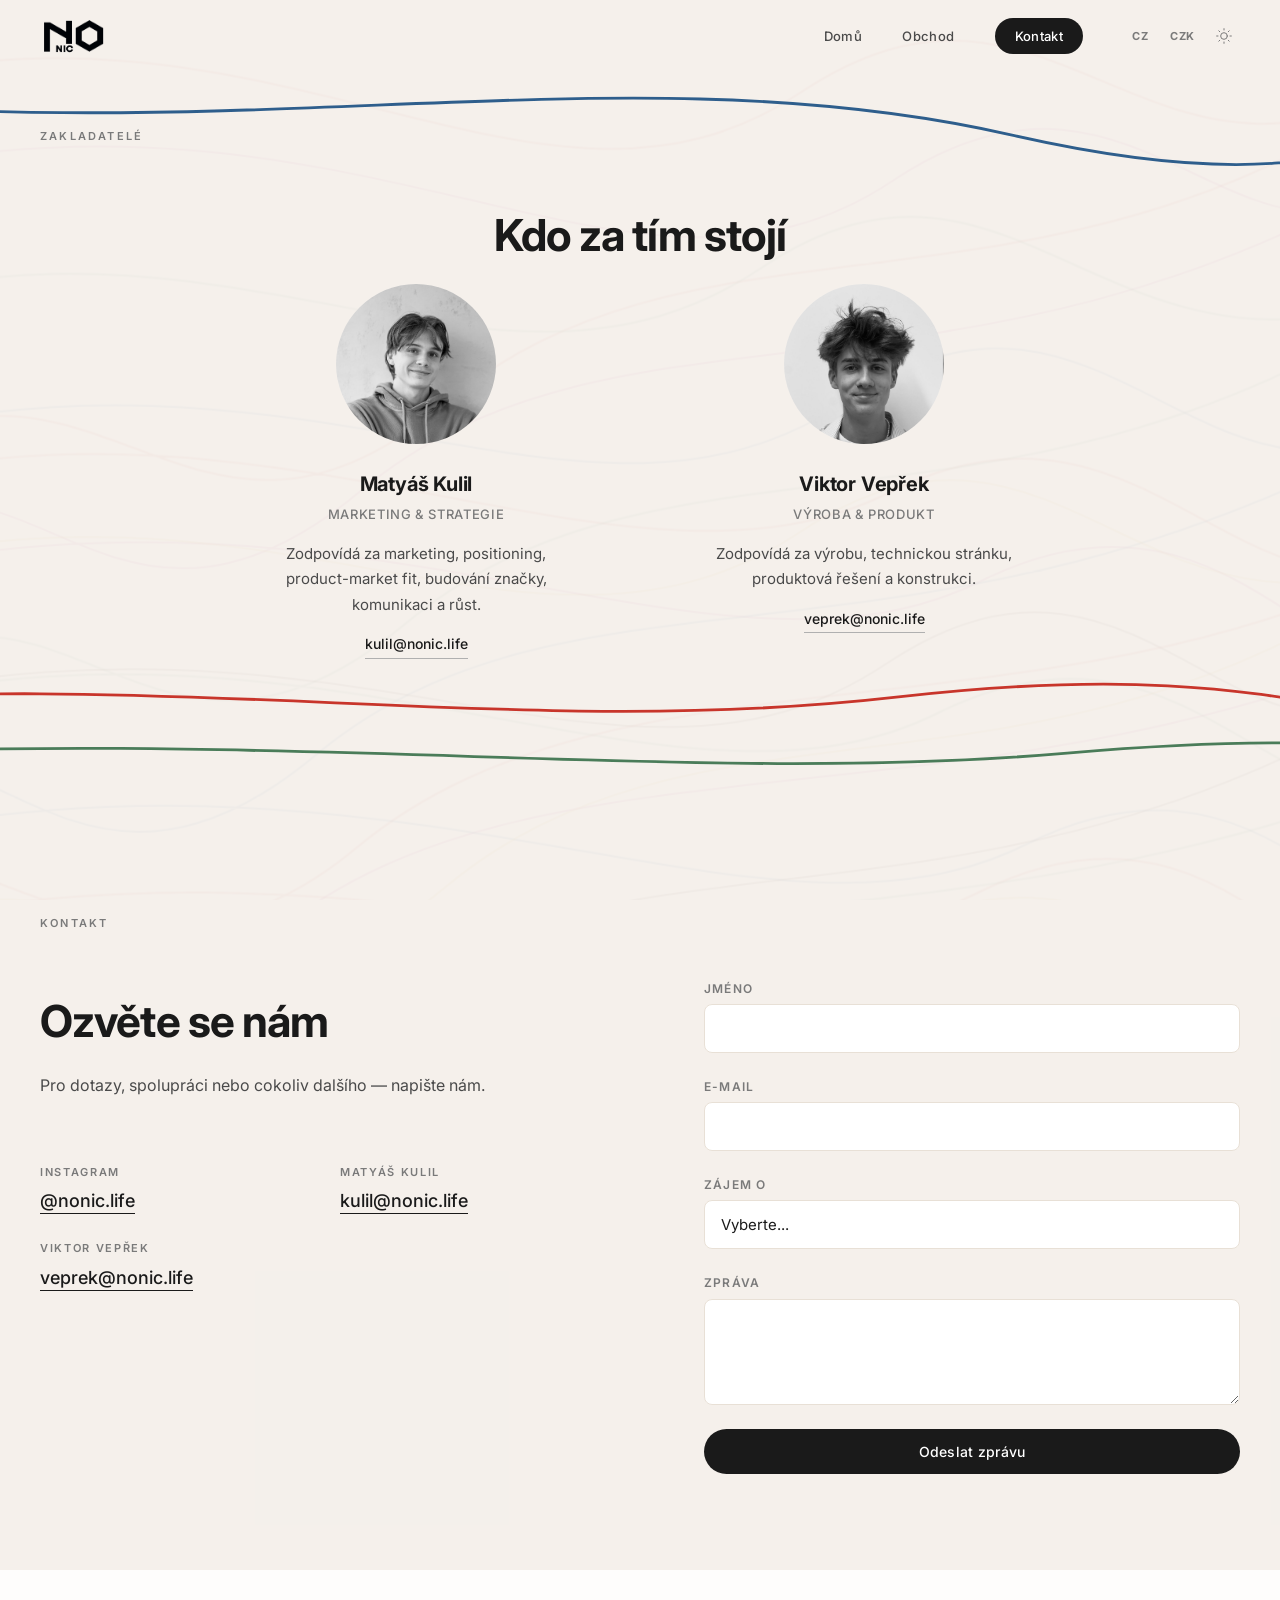
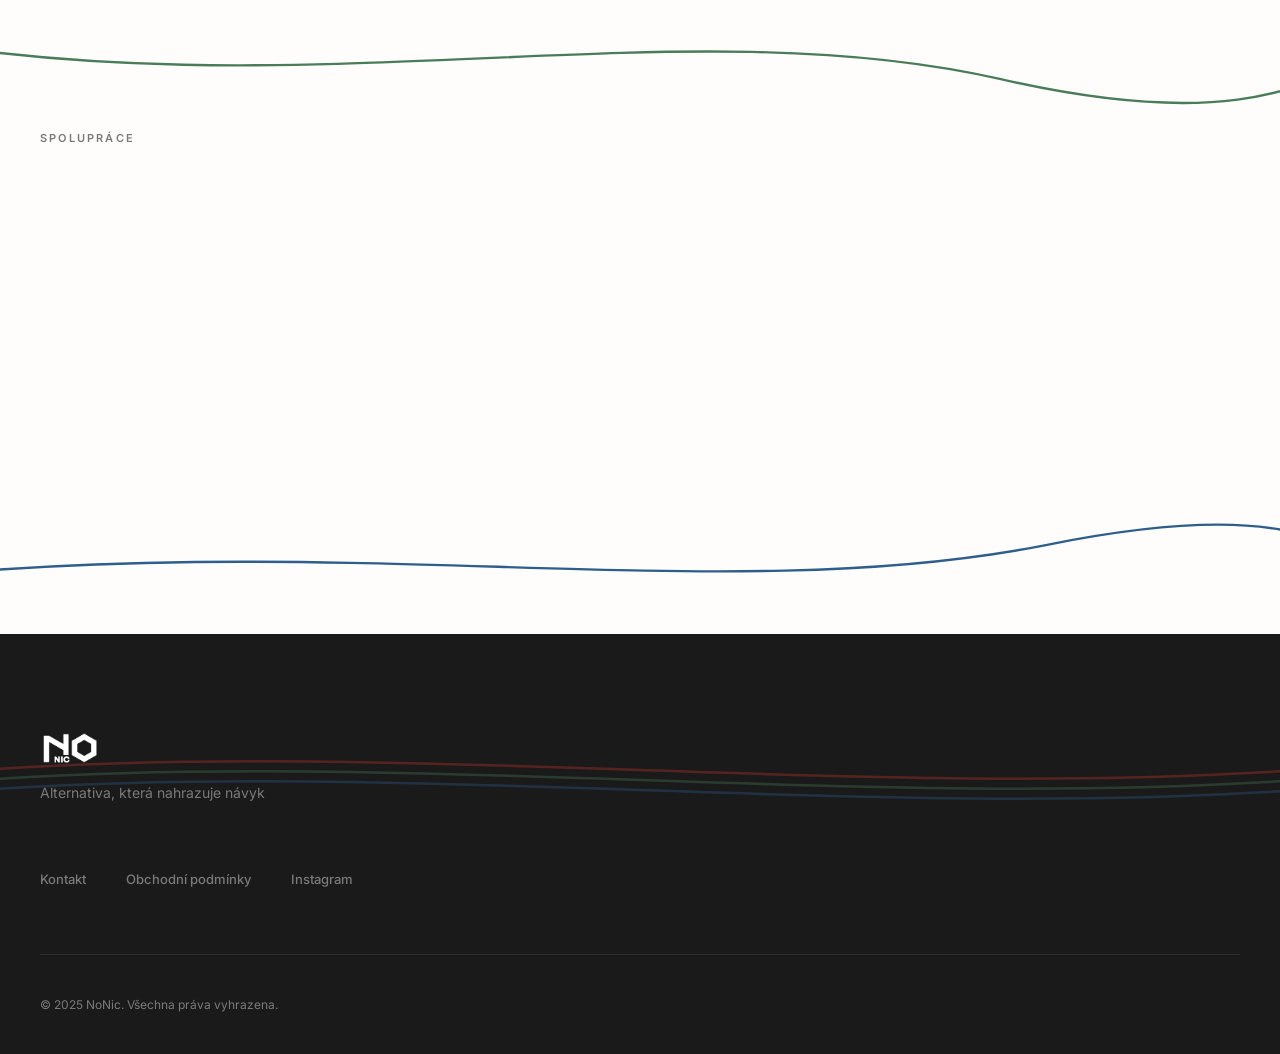
==== kontakt.html @ c5a4cae0 "Add multi-page architecture, Formspree forms, mission section on homepage - Add kontakt.html, obchod" ====
<!DOCTYPE html>
<html lang="cs">
<head>
  <meta charset="UTF-8">
  <meta name="viewport" content="width=device-width, initial-scale=1.0">
  <title>Kontakt — NoNic</title>
  <meta name="description" content="Kontaktujte NoNic tým. Produkt, spolupráce, distribuce — jsme tady.">
  <link rel="preconnect" href="https://fonts.googleapis.com">
  <link rel="preconnect" href="https://fonts.gstatic.com" crossorigin>
  <link href="https://fonts.googleapis.com/css2?family=Inter:wght@300;400;500;600;700&display=swap" rel="stylesheet">
  <link rel="stylesheet" href="style.css">
</head>
<body data-page-title="page_title_contact">

  <!-- Editor Toolbar (visible only in edit mode) -->
  <div class="editor-toolbar" id="editorToolbar">
    <div class="editor-toolbar__inner">
      <div class="editor-toolbar__status">
        <span class="editor-toolbar__dot"></span>
        <span>Editor mode</span>
      </div>
      <button class="editor-toolbar__btn" id="editorSave" title="Uložit změny">
        <svg width="16" height="16" viewBox="0 0 24 24" fill="none" stroke="currentColor" stroke-width="2" stroke-linecap="round" stroke-linejoin="round">
          <path d="M19 21H5a2 2 0 01-2-2V5a2 2 0 012-2h11l5 5v11a2 2 0 01-2 2z"/><polyline points="17,21 17,13 7,13 7,21"/><polyline points="7,3 7,8 15,8"/>
        </svg>
        Uložit JSON
      </button>
      <button class="editor-toolbar__btn editor-toolbar__btn--close" id="editorClose" title="Zavřít editor">&#10005;</button>
    </div>
  </div>

  <!-- Preview Frame (wraps all site content) -->
  <div class="preview-frame" id="previewFrame">

  <!-- Global scroll-reactive curves -->
  <div class="global-curves" aria-hidden="true">
    <svg viewBox="0 0 1440 6000" preserveAspectRatio="xMidYSlice" class="global-curves__svg">
      <path class="gc gc--red gc--slow" d="M-200,100 C300,-50 600,300 900,100 S1300,300 1640,50 C1200,400 800,200 500,450 S100,300 -200,550 C300,400 700,700 1000,550 S1400,750 1640,600 C1200,850 700,700 400,950 S-100,800 -200,1050 C400,900 800,1150 1100,1000 S1500,1200 1640,1100 C1100,1350 600,1200 300,1400 S-200,1300 -200,1550 C500,1400 900,1650 1200,1500 S1640,1700 1640,1600 C1000,1850 500,1700 200,1900 S-200,1800 -200,2050 C400,1900 900,2150 1200,2000 S1640,2200 1640,2100 C1100,2350 600,2200 300,2400 S-200,2350 -200,2550 C500,2400 900,2650 1200,2500 S1640,2700 1640,2600 C1000,2850 500,2700 200,2900 S-200,2800 -200,3100 C400,2950 800,3200 1100,3050 S1500,3250 1640,3150 C1100,3400 600,3250 300,3450 S-200,3350 -200,3650 C400,3500 900,3750 1200,3600 S1640,3800 1640,3700 C1000,3950 500,3800 200,4000 S-200,3950 -200,4200 C500,4050 900,4300 1200,4150 S1640,4350 1640,4250 C1100,4500 600,4350 300,4550 S-200,4450 -200,4750 C400,4600 800,4850 1100,4700 S1500,4900 1640,4800 C1100,5050 600,4900 300,5100 S-200,5050 -200,5300 C500,5150 900,5400 1200,5250 S1640,5450 1640,5350 C1000,5600 500,5450 200,5650 S-200,5600 -200,5900" />
      <path class="gc gc--magenta gc--medium" d="M-200,200 C400,50 700,400 1000,200 S1400,400 1640,150 C1100,500 700,300 400,550 S0,400 -200,650 C400,500 800,800 1100,650 S1500,850 1640,700 C1100,950 600,800 300,1050 S-200,900 -200,1150 C500,1000 900,1250 1200,1100 S1640,1300 1640,1200 C1000,1450 500,1300 200,1500 S-200,1400 -200,1650 C400,1500 900,1750 1200,1600 S1640,1800 1640,1700 C1100,1950 600,1800 300,2000 S-200,1900 -200,2200 C500,2050 900,2300 1200,2150 S1640,2350 1640,2250 C1000,2500 500,2350 200,2550 S-200,2450 -200,2750 C400,2600 800,2850 1100,2700 S1500,2900 1640,2800 C1100,3050 600,2900 300,3100 S-200,3000 -200,3300 C500,3150 900,3400 1200,3250 S1640,3450 1640,3350 C1000,3600 500,3450 200,3650 S-200,3550 -200,3850 C400,3700 900,3950 1200,3800 S1640,4000 1640,3900 C1100,4150 600,4000 300,4200 S-200,4100 -200,4400 C500,4250 900,4500 1200,4350 S1640,4550 1640,4450 C1000,4700 500,4550 200,4750 S-200,4650 -200,4950 C400,4800 800,5050 1100,4900 S1500,5100 1640,5000 C1100,5250 600,5100 300,5300 S-200,5200 -200,5500 C500,5350 900,5600 1200,5450 S1640,5650 1640,5550" />
      <path class="gc gc--green gc--slow" d="M-200,350 C250,200 550,500 850,300 S1250,500 1640,300 C1150,650 750,450 450,700 S50,550 -200,800 C350,650 750,950 1050,800 S1450,1000 1640,850 C1050,1100 550,950 250,1200 S-200,1050 -200,1300 C450,1150 850,1400 1150,1250 S1600,1450 1640,1350 C950,1600 450,1450 150,1650 S-200,1550 -200,1800 C350,1650 850,1900 1150,1750 S1640,1950 1640,1850 C1050,2100 550,1950 250,2150 S-200,2050 -200,2350 C450,2200 850,2450 1150,2300 S1640,2500 1640,2400 C950,2650 450,2500 150,2700 S-200,2600 -200,2900 C350,2750 750,3000 1050,2850 S1450,3050 1640,2950 C1050,3200 550,3050 250,3250 S-200,3150 -200,3450 C450,3300 850,3550 1150,3400 S1640,3600 1640,3500 C950,3750 450,3600 150,3800 S-200,3700 -200,4000 C350,3850 850,4100 1150,3950 S1640,4150 1640,4050 C1050,4300 550,4150 250,4350 S-200,4250 -200,4550 C450,4400 850,4650 1150,4500 S1640,4700 1640,4600 C950,4850 450,4700 150,4900 S-200,4800 -200,5100 C350,4950 750,5200 1050,5050 S1450,5250 1640,5150 C1050,5400 550,5250 250,5450 S-200,5400 -200,5700" />
      <path class="gc gc--blue gc--medium" d="M-200,500 C350,350 650,650 950,450 S1350,650 1640,450 C1050,800 650,600 350,850 S-50,700 -200,950 C450,800 850,1100 1150,950 S1550,1150 1640,1000 C1050,1250 550,1100 250,1350 S-200,1200 -200,1450 C350,1300 850,1550 1150,1400 S1640,1600 1640,1500 C950,1750 450,1600 150,1800 S-200,1700 -200,1950 C450,1800 850,2050 1150,1900 S1640,2100 1640,2000 C1050,2250 550,2100 250,2300 S-200,2200 -200,2500 C350,2350 850,2600 1150,2450 S1640,2650 1640,2550 C950,2800 450,2650 150,2850 S-200,2750 -200,3050 C450,2900 850,3150 1150,3000 S1640,3200 1640,3100 C1050,3350 550,3200 250,3400 S-200,3300 -200,3600 C350,3450 850,3700 1150,3550 S1640,3750 1640,3650 C950,3900 450,3750 150,3950 S-200,3850 -200,4150 C450,4000 850,4250 1150,4100 S1640,4300 1640,4200 C1050,4450 550,4300 250,4500 S-200,4400 -200,4700 C350,4550 850,4800 1150,4650 S1640,4850 1640,4750 C950,5000 450,4850 150,5050 S-200,4950 -200,5250 C450,5100 850,5350 1150,5200 S1640,5400 1640,5300" />
      <path class="gc gc--yellow gc--slow" d="M-200,650 C300,500 600,800 900,600 S1300,800 1640,600 C1200,950 800,750 500,1000 S100,850 -200,1100 C300,950 700,1200 1000,1050 S1400,1250 1640,1100 C1100,1350 600,1200 300,1450 S-200,1300 -200,1550 C500,1400 900,1650 1200,1500 S1640,1700 1640,1600 C1000,1850 500,1700 200,1900 S-200,1800 -200,2100 C400,1950 900,2200 1200,2050 S1640,2250 1640,2150 C1100,2400 600,2250 300,2450 S-200,2350 -200,2650 C500,2500 900,2750 1200,2600 S1640,2800 1640,2700 C1000,2950 500,2800 200,3000 S-200,2900 -200,3200 C400,3050 800,3300 1100,3150 S1500,3350 1640,3250 C1100,3500 600,3350 300,3550 S-200,3450 -200,3750 C500,3600 900,3850 1200,3700 S1640,3900 1640,3800 C1000,4050 500,3900 200,4100 S-200,4000 -200,4300 C400,4150 900,4400 1200,4250 S1640,4450 1640,4350 C1100,4600 600,4450 300,4650 S-200,4550 -200,4850 C500,4700 900,4950 1200,4800 S1640,5000 1640,4900 C1000,5150 500,5000 200,5200 S-200,5100 -200,5400" />
      <path class="gc gc--brown gc--medium" d="M-200,800 C400,650 700,950 1000,750 S1400,950 1640,750 C1100,1100 700,900 400,1150 S0,1000 -200,1250 C400,1100 800,1350 1100,1200 S1500,1400 1640,1250 C1100,1500 600,1350 300,1600 S-200,1450 -200,1700 C500,1550 900,1800 1200,1650 S1640,1850 1640,1750 C1000,2000 500,1850 200,2050 S-200,1950 -200,2250 C400,2100 900,2350 1200,2200 S1640,2400 1640,2300 C1100,2550 600,2400 300,2600 S-200,2500 -200,2800 C500,2650 900,2900 1200,2750 S1640,2950 1640,2850 C1000,3100 500,2950 200,3150 S-200,3050 -200,3350 C400,3200 800,3450 1100,3300 S1500,3500 1640,3400 C1100,3650 600,3500 300,3700 S-200,3600 -200,3900 C500,3750 900,4000 1200,3850 S1640,4050 1640,3950 C1000,4200 500,4050 200,4250 S-200,4150 -200,4450 C400,4300 900,4550 1200,4400 S1640,4600 1640,4500 C1100,4750 600,4600 300,4800 S-200,4700 -200,5000 C500,4850 900,5100 1200,4950 S1640,5150 1640,5050" />
    </svg>
  </div>

  <!-- Navigation -->
  <nav class="nav" id="nav">
    <div class="nav__inner">
      <a href="index.html" class="nav__logo">
        <img src="logo-nonic.svg" alt="NoNic" class="nav__logo-img">
      </a>
      <div class="nav__links" id="navLinks">
        <a href="index.html" class="nav__link" data-i18n="nav_home">Domů</a>
        <a href="obchod.html" class="nav__link" data-i18n="nav_shop">Obchod</a>
        <a href="kontakt.html" class="nav__link nav__link--cta" data-i18n="nav_contact">Kontakt</a>
      </div>
      <div class="nav__controls">
        <button class="nav__ctrl-btn" id="langToggle" title="Language" aria-label="Switch language">
          <span class="nav__ctrl-label" id="langLabel">CZ</span>
        </button>
        <button class="nav__ctrl-btn" id="currencyToggle" title="Currency" aria-label="Switch currency">
          <span class="nav__ctrl-label" id="currencyLabel">CZK</span>
        </button>
        <button class="nav__ctrl-btn nav__ctrl-btn--theme" id="themeToggle" title="Light / Dark">
          <svg width="16" height="16" viewBox="0 0 24 24" fill="none" stroke="currentColor" stroke-width="1.5" stroke-linecap="round" stroke-linejoin="round" class="theme-icon--sun">
            <circle cx="12" cy="12" r="5"/><line x1="12" y1="1" x2="12" y2="3"/><line x1="12" y1="21" x2="12" y2="23"/><line x1="4.22" y1="4.22" x2="5.64" y2="5.64"/><line x1="18.36" y1="18.36" x2="19.78" y2="19.78"/><line x1="1" y1="12" x2="3" y2="12"/><line x1="21" y1="12" x2="23" y2="12"/><line x1="4.22" y1="19.78" x2="5.64" y2="18.36"/><line x1="18.36" y1="5.64" x2="19.78" y2="4.22"/>
          </svg>
          <svg width="16" height="16" viewBox="0 0 24 24" fill="none" stroke="currentColor" stroke-width="1.5" stroke-linecap="round" stroke-linejoin="round" class="theme-icon--moon" style="display:none">
            <path d="M21 12.79A9 9 0 1111.21 3 7 7 0 0021 12.79z"/>
          </svg>
        </button>
      </div>
      <button class="nav__toggle" id="navToggle" aria-label="Menu">
        <span></span>
        <span></span>
      </button>
    </div>
  </nav>

  <!-- A) Founders Section — who's behind the project -->
  <section class="section section--founders" id="founders">
    <div class="section__curves-bg section__curves-bg--founders" aria-hidden="true">
      <svg viewBox="0 0 1440 700" preserveAspectRatio="xMidYMid slice" class="section-bg-svg">
        <path class="curve curve--blue" d="M-100,80 C350,140 700,40 1050,120 S1400,70 1540,100" />
        <path class="curve curve--red" d="M-100,630 C300,590 600,660 950,620 S1350,660 1540,640" />
        <path class="curve curve--green" d="M-100,675 C400,645 750,700 1100,670 S1460,695 1540,680" />
      </svg>
    </div>
    <div class="section__inner">
      <div class="section__label" data-i18n="founders_label">Zakladatelé</div>
      <h2 class="section__title section__title--center" data-i18n="founders_title">Kdo za tím stojí</h2>
      <div class="founders__grid">
        <div class="founder">
          <div class="founder__portrait">
            <div class="founder__photo-wrap">
              <img src="Matyas.jpg" alt="Matyáš Kulil — co-founder NoNic" class="founder__photo">
            </div>
          </div>
          <h3 class="founder__name">Matyáš Kulil</h3>
          <p class="founder__role" data-i18n="founder_1_role">Marketing &amp; strategie</p>
          <p class="founder__desc" data-i18n="founder_1_desc">Zodpovídá za marketing, positioning, product-market fit, budování značky, komunikaci a růst.</p>
          <a href="mailto:kulil@nonic.life" class="contact__link founder__email">kulil@nonic.life</a>
        </div>
        <div class="founder">
          <div class="founder__portrait">
            <div class="founder__photo-wrap">
              <img src="Viktor.jpg" alt="Viktor Vepřek — co-founder NoNic" class="founder__photo">
            </div>
          </div>
          <h3 class="founder__name">Viktor Vepřek</h3>
          <p class="founder__role" data-i18n="founder_2_role">Výroba &amp; produkt</p>
          <p class="founder__desc" data-i18n="founder_2_desc">Zodpovídá za výrobu, technickou stránku, produktová řešení a konstrukci.</p>
          <a href="mailto:veprek@nonic.life" class="contact__link founder__email">veprek@nonic.life</a>
        </div>
      </div>
    </div>
  </section>

  <!-- B) Contact Details Section -->
  <section class="section section--contact" id="contact">
    <div class="section__inner">
      <div class="contact__grid">
        <div class="contact__info">
          <div class="section__label" data-i18n="contact_label">Kontakt</div>
          <h2 class="section__title" data-editable="contact-title" data-i18n="contact_title">Ozvěte se nám</h2>
          <p class="section__body" data-editable="contact-body" data-i18n="contact_body">Pro dotazy, spolupráci nebo cokoliv dalšího — napište nám.</p>
          <div class="contact__channels">
            <div class="contact__channel">
              <p class="contact__channel-label">Instagram</p>
              <a href="https://instagram.com/nonic.life" target="_blank" rel="noopener" class="contact__link">@nonic.life</a>
            </div>
            <div class="contact__channel">
              <p class="contact__channel-label">Matyáš Kulil</p>
              <a href="mailto:kulil@nonic.life" class="contact__link">kulil@nonic.life</a>
            </div>
            <div class="contact__channel">
              <p class="contact__channel-label">Viktor Vepřek</p>
              <a href="mailto:veprek@nonic.life" class="contact__link">veprek@nonic.life</a>
            </div>
          </div>
        </div>
        <div class="contact__form-side">
          <form class="contact__form" id="contactForm" action="https://formspree.io/f/xjgaaonv" method="POST">
            <!-- Hidden field: identifies form source -->
            <input type="hidden" name="_subject" value="NoNic — Nová zpráva z kontaktního formuláře">
            <input type="hidden" name="_source" value="kontakt-formular">
            <div class="form__group">
              <label for="name" class="form__label" data-i18n="form_name">Jméno</label>
              <input type="text" id="name" name="name" class="form__input" required>
            </div>
            <div class="form__group">
              <label for="email" class="form__label" data-i18n="form_email">E-mail</label>
              <input type="email" id="email" name="email" class="form__input" required>
            </div>
            <div class="form__group">
              <label for="interest" class="form__label" data-i18n="form_interest">Zájem o</label>
              <select id="interest" name="interest" class="form__input form__select">
                <option value="" data-i18n="form_select_default">Vyberte...</option>
                <option value="product" data-i18n="form_select_product">Produkt</option>
                <option value="partnership" data-i18n="form_select_partnership">Partnerství</option>
                <option value="investment" data-i18n="form_select_investment">Investice</option>
                <option value="creative" data-i18n="form_select_creative">Kreativní spolupráce</option>
                <option value="other" data-i18n="form_select_other">Jiné</option>
              </select>
            </div>
            <div class="form__group">
              <label for="message" class="form__label" data-i18n="form_message">Zpráva</label>
              <textarea id="message" name="message" class="form__input form__textarea" rows="4"></textarea>
            </div>
            <button type="submit" class="btn btn--primary btn--full" data-i18n="form_submit">Odeslat zprávu</button>
          </form>
        </div>
      </div>
    </div>
  </section>

  <!-- C) Partners / Spoluprace Section -->
  <section class="section section--partners" id="partners">
    <div class="section__curves-bg" aria-hidden="true">
      <svg viewBox="0 0 1440 700" preserveAspectRatio="xMidYMid slice" class="section-bg-svg">
        <path class="curve curve--green" d="M-100,65 C350,155 750,35 1100,115 S1460,55 1540,85" />
        <path class="curve curve--blue" d="M-100,645 C400,585 800,675 1150,605 S1460,665 1540,635" />
      </svg>
    </div>
    <div class="section__inner">
      <div class="section__label" data-i18n="partners_label">Spolupráce</div>
      <div class="partners__grid">
        <div class="partners__text">
          <h2 class="section__title" data-editable="partners-title" data-i18n-html="partners_title">Spolupráce</h2>
          <p class="section__body" data-editable="partners-body" data-i18n="partners_body">
            Máte zájem o spolupráci, partnerství nebo chcete NoNic blíž poznat? Ozvěte se nám a rádi probereme možnosti propojení, distribuce nebo dalšího rozvoje projektu.
          </p>
        </div>
        <div class="partners__cta-area">
          <div class="partners__card">
            <h3 data-i18n="partners_card_1_title">Distribuce a partnerství</h3>
            <p data-i18n="partners_card_1_text">Zajímá vás distribuce, partnerství nebo jiná forma spolupráce? Rádi si domluvíme schůzku.</p>
            <a href="#contact" class="btn btn--primary" data-i18n="partners_card_1_btn">Domluvit schůzku</a>
          </div>
        </div>
      </div>
    </div>
  </section>

  <!-- Footer -->
  <footer class="footer">
    <div class="footer__inner">
      <div class="footer__curves">
        <svg viewBox="0 0 1440 80" preserveAspectRatio="none" class="footer__svg">
          <path class="curve curve--red" d="M0,40 C480,10 960,70 1440,40" />
          <path class="curve curve--green" d="M0,50 C480,20 960,80 1440,50" />
          <path class="curve curve--blue" d="M0,60 C480,30 960,90 1440,60" />
        </svg>
      </div>
      <div class="footer__content">
        <div class="footer__brand">
          <img src="logo-white.png" alt="NoNic" class="footer__logo-img">
          <p class="footer__tagline" data-i18n="footer_tagline">Alternativa, která nahrazuje návyk</p>
        </div>
        <div class="footer__nav">
          <a href="kontakt.html" data-i18n="footer_contact">Kontakt</a>
          <a href="obchodni-podminky.html" data-i18n="footer_terms">Obchodní podmínky</a>
          <a href="https://instagram.com/nonic.life" target="_blank" rel="noopener" data-i18n="footer_instagram">Instagram</a>
        </div>
        <div class="footer__bottom">
          <p data-i18n="footer_copy">&copy; 2025 NoNic. Všechna práva vyhrazena.</p>
        </div>
      </div>
    </div>
  </footer>

  </div><!-- /.preview-frame -->
  <script src="script.js"></script>
</body>
</html>
---- style.css ----
/* =========================================
   NoNic — Brand Website
   Design System & Styles v2
   ========================================= */

/* --- Custom Properties — Light (default) --- */
:root {
  --c-bg: #F5F0EB;
  --c-bg-warm: #EDE7DF;
  --c-white: #FFFFFF;
  --c-black: #1A1A1A;
  --c-gray-900: #2A2A2A;
  --c-gray-700: #4A4A4A;
  --c-gray-500: #7A7A7A;
  --c-gray-300: #B0B0B0;
  --c-gray-100: #E8E0D6;
  --c-red: #C8352B;
  --c-magenta: #B5387E;
  --c-green: #4A7C59;
  --c-blue: #2E5E8C;
  --c-yellow: #D4A843;
  --c-brown: #5C3D2E;
  --c-section-bg-light: rgba(255,255,255,0.85);
  --c-section-bg-warm: rgba(245,240,235,0.85);
  --c-card-bg: rgba(255,255,255,0.7);
  --c-nav-scrolled: rgba(245, 240, 235, 0.92);
  --c-input-bg: #FFFFFF;
  --c-input-border: #E8E0D6;
  --c-footer-bg: #1A1A1A;
  --c-footer-text: #FFFFFF;
  --f-sans: 'Inter', -apple-system, BlinkMacSystemFont, 'Segoe UI', sans-serif;
  --s-xs: 0.5rem;
  --s-sm: 1rem;
  --s-md: 1.5rem;
  --s-lg: 2.5rem;
  --s-xl: 4rem;
  --s-2xl: 6rem;
  --s-3xl: 8rem;
  --max-w: 1200px;
  --max-w-wide: 1400px;
  --nav-h: 72px;
  --ease: cubic-bezier(0.25, 0.1, 0.25, 1);
  --ease-out: cubic-bezier(0, 0, 0.25, 1);
  --dur: 0.4s;
  --dur-slow: 0.8s;
}

/* --- Custom Properties — Dark Mode --- */
body.dark {
  --c-bg: #121212;
  --c-bg-warm: #1A1A1A;
  --c-white: #1E1E1E;
  --c-black: #F0EDE8;
  --c-gray-900: #E0DBD4;
  --c-gray-700: #C0B8AE;
  --c-gray-500: #8A8078;
  --c-gray-300: #4A4440;
  --c-gray-100: #2A2622;
  --c-section-bg-light: rgba(30,30,30,0.9);
  --c-section-bg-warm: rgba(26,26,26,0.9);
  --c-card-bg: rgba(40,40,40,0.8);
  --c-nav-scrolled: rgba(18, 18, 18, 0.95);
  --c-input-bg: #1E1E1E;
  --c-input-border: #333;
  --c-footer-bg: #0A0A0A;
  --c-footer-text: #F0EDE8;
}

/* --- Reset --- */
*, *::before, *::after { margin: 0; padding: 0; box-sizing: border-box; }

html {
  scroll-behavior: smooth;
  -webkit-font-smoothing: antialiased;
  -moz-osx-font-smoothing: grayscale;
  font-size: 16px;
}

body {
  font-family: var(--f-sans);
  background-color: var(--c-bg);
  color: var(--c-black);
  line-height: 1.6;
  overflow-x: hidden;
  position: relative;
}

img { max-width: 100%; display: block; }
a { color: inherit; text-decoration: none; }
button { border: none; background: none; cursor: pointer; font-family: inherit; }

/* --- Reveal Animation --- */
.reveal {
  opacity: 0;
  transform: translateY(32px);
  transition: opacity var(--dur-slow) var(--ease-out), transform var(--dur-slow) var(--ease-out);
}
.reveal.is-visible { opacity: 1; transform: translateY(0); }

/* =========================================
   Curves delayed entrance — hidden during splash, animate in after
   ========================================= */
/* While splash is active, hide all background curves */
body.curves-waiting .global-curves,
body.curves-waiting .section__curves-bg {
  opacity: 0 !important;
  visibility: hidden;
}
/* Desktop: global curves fade + draw in after splash */
body.curves-entering .global-curves {
  animation: bgCurvesEnter 2s ease-out both;
}
body.curves-entering .section__curves-bg {
  animation: bgCurvesEnter 1.8s 0.4s ease-out both;
}
@keyframes bgCurvesEnter {
  0%   { opacity: 0; transform: scale(1.02); filter: blur(4px); }
  60%  { filter: blur(0); }
  100% { opacity: 1; transform: scale(1); filter: blur(0); }
}

/* =========================================
   Global Scroll-Reactive Curves
   ========================================= */
.global-curves {
  position: fixed;
  top: 0;
  left: 0;
  width: 100%;
  height: 100%;
  z-index: 0;
  pointer-events: none;
  overflow: hidden;
}

.global-curves__svg {
  position: absolute;
  top: 0;
  left: 0;
  width: 100%;
  height: auto;
  min-height: 100%;
  will-change: transform;
}

.gc {
  fill: none;
  stroke-width: 2;
  stroke-linecap: round;
  opacity: 0;
  will-change: transform, opacity, stroke-dashoffset;
  transition: opacity 1.2s var(--ease-out);
}

/* Entrance animation: curves draw in + fade in on load */
.gc.is-drawn {
  opacity: 0.22;
  animation: curveDraw 2.8s var(--ease-out) forwards;
}
.gc.is-drawn:nth-child(1) { animation-delay: 0.1s; }
.gc.is-drawn:nth-child(2) { animation-delay: 0.35s; }
.gc.is-drawn:nth-child(3) { animation-delay: 0.6s; }
.gc.is-drawn:nth-child(4) { animation-delay: 0.85s; }
.gc.is-drawn:nth-child(5) { animation-delay: 1.1s; }
.gc.is-drawn:nth-child(6) { animation-delay: 1.35s; }

@keyframes curveDraw {
  0% {
    stroke-dashoffset: var(--path-length);
    opacity: 0;
    filter: blur(2px);
  }
  15% {
    opacity: 0.1;
    filter: blur(1px);
  }
  100% {
    stroke-dashoffset: 0;
    opacity: 0.22;
    filter: blur(0);
  }
}

.gc--red { stroke: var(--c-red); }
.gc--magenta { stroke: var(--c-magenta); }
.gc--green { stroke: var(--c-green); }
.gc--blue { stroke: var(--c-blue); }
.gc--yellow { stroke: var(--c-yellow); }
.gc--brown { stroke: var(--c-brown); }

/* Section-level background curves */
.section__curves-bg {
  position: absolute;
  inset: 0;
  z-index: 0;
  pointer-events: none;
  overflow: hidden;
  opacity: 0.18;
}
.section__curves-bg--bottom {
  top: auto;
  height: 40%;
}
.section__curves-bg--founders {
  top: 0;
  bottom: 0;
  height: 100%;
}

.section-bg-svg {
  width: 100%;
  height: 100%;
}

/* Curve base (used in section SVGs) */
.curve {
  fill: none;
  stroke-width: 2.5;
  stroke-linecap: round;
}

/* Section curves draw in when section reveals */
.section__curves-bg .curve {
  stroke-dasharray: 2000;
  stroke-dashoffset: 2000;
  transition: stroke-dashoffset 2.8s var(--ease-out), opacity 2s var(--ease-out);
}
.section.is-curves-visible .section__curves-bg .curve {
  stroke-dashoffset: 0;
  opacity: 1;
}
.section.is-curves-visible .section__curves-bg .curve:nth-child(2) {
  transition-delay: 0.3s;
}
.curve--red { stroke: var(--c-red); }
.curve--magenta { stroke: var(--c-magenta); }
.curve--green { stroke: var(--c-green); }
.curve--blue { stroke: var(--c-blue); }
.curve--yellow { stroke: var(--c-yellow); }
.curve--brown { stroke: var(--c-brown); }

/* =========================================
   Navigation
   ========================================= */
.nav {
  position: fixed;
  top: 0; left: 0; right: 0;
  z-index: 100;
  height: var(--nav-h);
  transition: background var(--dur) var(--ease), box-shadow var(--dur) var(--ease);
}
.nav.is-scrolled {
  background: var(--c-nav-scrolled);
  backdrop-filter: blur(20px);
  -webkit-backdrop-filter: blur(20px);
  box-shadow: 0 1px 0 rgba(0,0,0,0.06);
}
.nav__inner {
  max-width: var(--max-w-wide);
  margin: 0 auto;
  padding: 0 var(--s-lg);
  height: 100%;
  display: flex;
  align-items: center;
  gap: var(--s-lg);
}
.nav__logo { display: flex; align-items: center; flex-shrink: 0; }
.nav__logo-img { height: 40px; width: auto; display: block; }
.nav__links { display: flex; align-items: center; gap: var(--s-lg); margin-left: auto; }
.nav__link {
  font-size: 0.8125rem; font-weight: 500; letter-spacing: 0.03em;
  color: var(--c-gray-700); transition: color var(--dur) var(--ease); position: relative;
}
.nav__link::after {
  content: ''; position: absolute; bottom: -4px; left: 0;
  width: 0; height: 1.5px; background: var(--c-black); transition: width var(--dur) var(--ease);
}
.nav__link:hover { color: var(--c-black); }
.nav__link:hover::after { width: 100%; }
.nav__link--cta {
  color: var(--c-white); background: var(--c-black);
  padding: 0.5rem 1.25rem; border-radius: 100px;
  transition: background var(--dur) var(--ease), transform 0.2s var(--ease);
}
.nav__link--cta::after { display: none; }
.nav__link--cta:hover { color: var(--c-white); background: var(--c-gray-900); transform: scale(1.03); }

/* Nav right-side controls (lang, currency, theme) */
.nav__controls {
  display: flex;
  align-items: center;
  gap: 4px;
  flex-shrink: 0;
}
.nav__ctrl-btn {
  display: flex;
  align-items: center;
  justify-content: center;
  height: 32px;
  min-width: 32px;
  padding: 0 8px;
  border-radius: 6px;
  background: transparent;
  color: var(--c-gray-500);
  cursor: pointer;
  transition: all 0.2s ease;
  font-family: var(--f-sans);
  border: 1.5px solid transparent;
}
.nav__ctrl-btn:hover {
  color: var(--c-black);
  background: var(--c-gray-100);
}
.nav__ctrl-label {
  font-size: 0.6875rem;
  font-weight: 700;
  letter-spacing: 0.05em;
}
.nav__ctrl-btn--theme {
  padding: 0 6px;
}
body.dark .nav__ctrl-btn:hover {
  background: rgba(255,255,255,0.08);
  color: var(--c-black);
}
body.dark .nav__ctrl-btn--theme .theme-icon--sun { display: none !important; }
body.dark .nav__ctrl-btn--theme .theme-icon--moon { display: block !important; }

.nav__toggle { display: none; flex-direction: column; gap: 6px; padding: 8px; z-index: 110; }
.nav__toggle span { display: block; width: 24px; height: 2px; background: var(--c-black); transition: transform var(--dur) var(--ease); }
.nav__toggle.is-active span:first-child { transform: translateY(4px) rotate(45deg); }
.nav__toggle.is-active span:last-child { transform: translateY(-4px) rotate(-45deg); }

/* =========================================
   Buttons
   ========================================= */
.btn {
  display: inline-flex; align-items: center; justify-content: center;
  font-family: var(--f-sans); font-size: 0.875rem; font-weight: 500;
  letter-spacing: 0.02em; padding: 0.875rem 2rem; border-radius: 100px;
  transition: all var(--dur) var(--ease); cursor: pointer; border: none; white-space: nowrap;
}
.btn--primary { background: var(--c-black); color: var(--c-white); }
.btn--primary:hover { background: var(--c-gray-900); transform: translateY(-1px); box-shadow: 0 4px 20px rgba(0,0,0,0.15); }
.btn--secondary { background: transparent; color: var(--c-black); border: 1.5px solid var(--c-black); }
.btn--secondary:hover { background: var(--c-black); color: var(--c-white); transform: translateY(-1px); }
.btn--full { width: 100%; }
.btn--sm { padding: 0.625rem 1.25rem; font-size: 0.8125rem; }

/* =========================================
   Hero
   ========================================= */
.hero {
  position: relative; z-index: 1;
  min-height: 100vh; display: flex; align-items: center; justify-content: center;
  overflow: hidden; padding: var(--nav-h) var(--s-lg) var(--s-xl);
}
.hero__content { position: relative; z-index: 2; text-align: center; max-width: 720px; }
.hero__eyebrow {
  font-size: 0.75rem; font-weight: 600; letter-spacing: 0.2em;
  text-transform: uppercase; color: var(--c-gray-500); margin-bottom: var(--s-md);
}
.hero__title {
  font-size: clamp(2.5rem, 6vw, 4.5rem); font-weight: 700;
  line-height: 1.08; letter-spacing: -0.03em; color: var(--c-black); margin-bottom: var(--s-md);
}
.hero__subtitle {
  font-size: clamp(1rem, 1.5vw, 1.125rem); font-weight: 400;
  line-height: 1.7; color: var(--c-gray-700); margin-bottom: var(--s-xl);
  max-width: 540px; margin-left: auto; margin-right: auto;
}
.hero__actions { display: flex; gap: var(--s-sm); justify-content: center; flex-wrap: wrap; }
.hero__scroll {
  position: absolute; bottom: var(--s-lg); left: 50%; transform: translateX(-50%);
  display: flex; flex-direction: column; align-items: center; gap: var(--s-xs); z-index: 2;
}
.hero__scroll span { font-size: 0.6875rem; font-weight: 500; letter-spacing: 0.15em; text-transform: uppercase; color: var(--c-gray-500); }
.hero__scroll-line { width: 1px; height: 48px; background: linear-gradient(to bottom, var(--c-gray-300), transparent); animation: scrollPulse 2s ease-in-out infinite; }
@keyframes scrollPulse { 0%, 100% { opacity: 1; transform: scaleY(1); } 50% { opacity: 0.4; transform: scaleY(0.6); } }

/* =========================================
   Sections — Shared
   ========================================= */
.section { padding: var(--s-3xl) var(--s-lg); position: relative; z-index: 1; }
.section__inner { max-width: var(--max-w); margin: 0 auto; position: relative; z-index: 1; }
.section__inner--wide { max-width: var(--max-w-wide); }
.section__label { font-size: 0.6875rem; font-weight: 600; letter-spacing: 0.2em; text-transform: uppercase; color: var(--c-gray-500); margin-bottom: var(--s-xl); }
.section__title { font-size: clamp(1.75rem, 3.5vw, 2.75rem); font-weight: 700; line-height: 1.15; letter-spacing: -0.02em; color: var(--c-black); margin-bottom: var(--s-md); }
.section__title--center { text-align: center; }
.section__title--large { font-size: clamp(2rem, 4vw, 3.25rem); }
.section__intro { text-align: center; font-size: 1.0625rem; color: var(--c-gray-700); max-width: 600px; margin: 0 auto var(--s-2xl); line-height: 1.7; }
.section__body { font-size: 1rem; line-height: 1.8; color: var(--c-gray-700); margin-bottom: var(--s-md); max-width: 560px; }
.section__body:last-child { margin-bottom: 0; }

/* =========================================
   Story
   ========================================= */
.section--story { background: var(--c-section-bg-light); }
.story__grid { display: grid; grid-template-columns: 1fr 1fr; gap: var(--s-3xl); align-items: center; }
.story__visual { display: flex; justify-content: center; align-items: center; }

.story__product-scene {
  position: relative;
  width: 100%;
  max-width: 400px;
  display: flex;
  flex-direction: column;
  align-items: center;
  perspective: 800px;
}

.story__product-wrap {
  position: relative;
  transform-style: preserve-3d;
  transition: transform 0.05s linear;
  will-change: transform;
}

.story__product-img {
  display: block;
  width: 100%;
  max-width: 340px;
  height: auto;
  filter: drop-shadow(0 20px 40px rgba(0,0,0,0.15));
  transition: filter var(--dur-slow) var(--ease);
}

.story__product-wrap:hover .story__product-img {
  filter: drop-shadow(0 30px 60px rgba(0,0,0,0.2));
}

.story__product-shadow {
  width: 60%;
  height: 20px;
  background: radial-gradient(ellipse, rgba(0,0,0,0.1) 0%, transparent 70%);
  margin-top: -10px;
  border-radius: 50%;
  transition: transform var(--dur) var(--ease), opacity var(--dur) var(--ease);
}

/* =========================================
   Founders
   ========================================= */
.section--founders { background: var(--c-section-bg-warm); }
.founders__grid { display: grid; grid-template-columns: 1fr 1fr; gap: var(--s-2xl); max-width: 800px; margin: 0 auto; }
.founder { text-align: center; }
.founder__portrait { margin-bottom: var(--s-md); display: flex; justify-content: center; }
.founder__photo-wrap { width: 160px; height: 160px; border-radius: 50%; position: relative; overflow: hidden; }
.founder__photo { width: 100%; height: 100%; object-fit: cover; object-position: center top; filter: grayscale(1); transition: filter var(--dur-slow) var(--ease); }
.founder:hover .founder__photo { filter: grayscale(0.3); }
/* founder__accent removed — photos kept clean */
.founder__name { font-size: 1.25rem; font-weight: 700; letter-spacing: -0.01em; margin-bottom: 0.25rem; }
.founder__role { font-size: 0.8125rem; font-weight: 500; color: var(--c-gray-500); letter-spacing: 0.05em; text-transform: uppercase; margin-bottom: var(--s-sm); }
.founder__desc { font-size: 0.9375rem; line-height: 1.7; color: var(--c-gray-700); max-width: 320px; margin: 0 auto; }

/* =========================================
   Mission
   ========================================= */
.section--mission { background: var(--c-section-bg-light); }

.mission__layout {
  display: grid;
  grid-template-columns: 1.2fr 0.8fr;
  gap: var(--s-3xl);
  align-items: center;
}

.mission__text .section__body { max-width: 100%; }

.mission__visual { display: flex; justify-content: center; align-items: center; }

.mission__card {
  background: var(--c-section-bg-warm);
  border-radius: 16px;
  padding: var(--s-xl) var(--s-lg);
  position: relative;
  overflow: hidden;
  max-width: 360px;
  width: 100%;
}

.mission__quote {
  font-size: 1.125rem;
  font-weight: 500;
  font-style: italic;
  line-height: 1.7;
  color: var(--c-black);
  margin: 0 0 var(--s-md) 0;
  padding: 0;
  quotes: none;
}

.mission__quote::before,
.mission__quote::after {
  content: none;
}

.mission__authors {
  display: flex;
  align-items: center;
  gap: 0.5rem;
  margin-bottom: 0.25rem;
}

.mission__author {
  font-size: 0.9375rem;
  font-weight: 700;
  color: var(--c-black);
}

.mission__amp {
  font-size: 0.875rem;
  font-weight: 400;
  color: var(--c-gray-500);
}

.mission__role {
  font-size: 0.75rem;
  font-weight: 500;
  letter-spacing: 0.1em;
  text-transform: uppercase;
  color: var(--c-gray-500);
}

/* =========================================
   Product — Detailed
   ========================================= */
.section--product { background: var(--c-section-bg-warm); }

.product__hero { max-width: 800px; margin-bottom: var(--s-2xl); }
.product__lead { font-size: 1.125rem; line-height: 1.8; color: var(--c-gray-700); max-width: 700px; }

.product__pillars { display: grid; grid-template-columns: repeat(3, 1fr); gap: var(--s-xl); margin-bottom: var(--s-2xl); }
.product__pillar { background: var(--c-card-bg); border: 1px solid rgba(0,0,0,0.04); border-radius: 12px; padding: var(--s-xl); transition: transform var(--dur) var(--ease), box-shadow var(--dur) var(--ease); }
.product__pillar:hover { transform: translateY(-4px); box-shadow: 0 8px 40px rgba(0,0,0,0.06); border-color: rgba(0,0,0,0.06); }
.product__pillar-icon { width: 52px; height: 52px; margin-bottom: var(--s-md); }
.product__pillar-icon-img { width: 100%; height: 100%; object-fit: contain; }
.product__pillar-title { font-size: 1.125rem; font-weight: 700; letter-spacing: -0.01em; margin-bottom: var(--s-sm); }
.product__pillar-text { font-size: 0.9375rem; line-height: 1.75; color: var(--c-gray-700); }

.product__details { display: grid; grid-template-columns: repeat(4, 1fr); gap: var(--s-md); padding-top: var(--s-lg); border-top: 1px solid var(--c-gray-100); }
.product__detail { display: flex; flex-direction: column; gap: 0.25rem; }
.product__detail-label { font-size: 0.6875rem; font-weight: 600; letter-spacing: 0.1em; text-transform: uppercase; color: var(--c-gray-500); }
.product__detail-value { font-size: 0.875rem; line-height: 1.6; color: var(--c-gray-700); }

/* =========================================
   Shop
   ========================================= */
.section--shop { background: var(--c-section-bg-light); }

.shop__grid { display: grid; grid-template-columns: repeat(4, 1fr); gap: var(--s-md); }
.shop__card {
  background: var(--c-section-bg-warm); border-radius: 12px; overflow: hidden;
  transition: transform var(--dur) var(--ease), box-shadow var(--dur) var(--ease);
}
.shop__card:hover { transform: translateY(-4px); box-shadow: 0 8px 40px rgba(0,0,0,0.08); }
/* Color accent strips on cards */
.shop__card[data-color="red"] { border-top: 3px solid var(--c-red); }
.shop__card[data-color="blue"] { border-top: 3px solid var(--c-blue); }
.shop__card[data-color="green"] { border-top: 3px solid var(--c-green); }
.shop__card[data-color="pink"] { border-top: 3px solid var(--c-magenta); }

.shop__card-visual { padding: var(--s-lg) var(--s-sm); display: flex; justify-content: center; align-items: center; min-height: 200px; }
.shop__card-svg { width: 80px; height: auto; }

/* Product images in shop cards — fixed height for consistent sizing */
.shop__card-img {
  width: auto;
  height: 160px;
  max-width: 100%;
  object-fit: contain;
  transition: transform var(--dur) var(--ease), filter var(--dur) var(--ease);
}
/* Red pen (product.png) renders smaller — scale up to match other pens */
.shop__card[data-color="red"] .shop__card-img {
  height: 180px;
}
.shop__card:hover .shop__card-img { transform: scale(1.05) rotate(-2deg); }

/* Product images use real photos — no CSS filters needed */

/* Watchdog / Notify form */
.shop__notify-form {
  display: none;
  flex-direction: column;
  gap: 0.5rem;
  margin-top: var(--s-sm);
  animation: notifySlideIn 0.3s var(--ease-out);
}
.shop__notify-form.is-open {
  display: flex;
}
@keyframes notifySlideIn {
  from { opacity: 0; transform: translateY(-8px); }
  to { opacity: 1; transform: translateY(0); }
}
.shop__notify-input {
  font-size: 0.8125rem;
  padding: 0.625rem 0.875rem;
}
.shop__notify-success {
  font-size: 0.8125rem;
  color: var(--c-green);
  font-weight: 500;
  padding: 0.5rem 0;
}

.shop__card-info { padding: 0 var(--s-md) var(--s-md); }
.shop__card-name { font-size: 1.0625rem; font-weight: 700; margin-bottom: var(--s-xs); letter-spacing: -0.01em; }
.shop__card-bottom { display: flex; align-items: center; justify-content: space-between; gap: var(--s-sm); }
.shop__card-price { font-size: 0.8125rem; font-weight: 700; letter-spacing: 0.05em; text-transform: uppercase; color: var(--c-gray-500); }

/* =========================================
   Partners
   ========================================= */
.section--partners { background: var(--c-section-bg-light); }
.partners__grid { display: grid; grid-template-columns: 1fr 1fr; gap: var(--s-3xl); align-items: start; }
.partners__points { display: flex; flex-direction: column; gap: var(--s-sm); margin-top: var(--s-lg); }
.partners__point { display: flex; align-items: center; gap: var(--s-sm); font-size: 0.9375rem; color: var(--c-gray-700); }
.partners__point-marker { width: 8px; height: 8px; border-radius: 50%; background: var(--c-black); flex-shrink: 0; }
.partners__cta-area { display: flex; flex-direction: column; gap: var(--s-md); }
.partners__card { background: var(--c-section-bg-warm); padding: var(--s-xl); border-radius: 12px; transition: transform var(--dur) var(--ease); }
.partners__card:hover { transform: translateY(-4px); }
.partners__card--alt { background: var(--c-black); color: var(--c-white); }
.partners__card h3 { font-size: 1.125rem; font-weight: 700; margin-bottom: var(--s-sm); }
.partners__card p { font-size: 0.9375rem; line-height: 1.7; color: var(--c-gray-700); margin-bottom: var(--s-md); }
.partners__card--alt p { color: var(--c-gray-300); }
.partners__card--alt .btn--secondary { border-color: var(--c-white); color: var(--c-white); }
.partners__card--alt .btn--secondary:hover { background: var(--c-white); color: var(--c-black); }

/* =========================================
   Contact
   ========================================= */
.section--contact { background: var(--c-section-bg-warm); padding-bottom: var(--s-2xl); }
.contact__grid { display: grid; grid-template-columns: 1fr 1fr; gap: var(--s-3xl); align-items: start; }
.contact__link { font-size: 1.125rem; font-weight: 500; border-bottom: 1.5px solid var(--c-black); padding-bottom: 2px; transition: opacity var(--dur) var(--ease); }
.contact__link:hover { opacity: 0.6; }
.contact__details { margin-top: var(--s-lg); }
.contact__form { display: flex; flex-direction: column; gap: var(--s-md); }
.form__group { display: flex; flex-direction: column; gap: 0.375rem; }
.form__label { font-size: 0.75rem; font-weight: 600; letter-spacing: 0.1em; text-transform: uppercase; color: var(--c-gray-500); }
.form__input {
  font-family: var(--f-sans); font-size: 0.9375rem;
  padding: 0.875rem 1rem; border: 1.5px solid var(--c-input-border);
  border-radius: 8px; background: var(--c-input-bg); color: var(--c-black);
  transition: border-color var(--dur) var(--ease), box-shadow var(--dur) var(--ease);
  outline: none; -webkit-appearance: none;
}
.form__input:focus { border-color: var(--c-black); box-shadow: 0 0 0 3px rgba(26,26,26,0.06); }
.form__select { cursor: pointer; }
.form__textarea { resize: vertical; min-height: 100px; }

/* Contact channels grid (contact page) */
.contact__channels {
  display: grid;
  grid-template-columns: 1fr 1fr;
  gap: var(--s-md) var(--s-xl);
  margin-top: var(--s-xl);
}
.contact__channel {}
.contact__channel-label {
  font-size: 0.6875rem;
  font-weight: 600;
  letter-spacing: 0.15em;
  text-transform: uppercase;
  color: var(--c-gray-500);
  margin-bottom: 0.375rem;
}
/* Contact form — side by side with info */
.contact__form-side {
  padding-top: var(--s-xl);
}

/* =========================================
   Footer
   ========================================= */
.footer { background: var(--c-footer-bg); color: var(--c-footer-text); padding: var(--s-2xl) var(--s-lg) var(--s-lg); position: relative; overflow: hidden; z-index: 1; }
.footer__inner { max-width: var(--max-w); margin: 0 auto; position: relative; }
.footer__curves { position: absolute; top: 0; left: -5%; right: -5%; height: 80px; opacity: 0.35; }
.footer__svg { width: 100%; height: 100%; }
.footer__content { position: relative; z-index: 1; }
.footer__brand { margin-bottom: var(--s-xl); }
.footer__logo-img { height: 36px; width: auto; display: block; margin-bottom: var(--s-sm); }
.footer__tagline { font-size: 0.875rem; color: var(--c-gray-500); }
.footer__nav { display: flex; gap: var(--s-lg); flex-wrap: wrap; margin-bottom: var(--s-xl); }
.footer__nav a { font-size: 0.8125rem; font-weight: 500; color: var(--c-gray-500); transition: color var(--dur) var(--ease); }
.footer__nav a:hover { color: var(--c-footer-text); }
.footer__bottom { padding-top: var(--s-lg); border-top: 1px solid rgba(255,255,255,0.08); }
.footer__bottom p { font-size: 0.75rem; color: var(--c-gray-500); }

/* =========================================
   Dark Mode Overrides
   ========================================= */
body.dark .btn--primary { background: #F0EDE8; color: #121212; }
body.dark .btn--primary:hover { background: #E0DBD4; }
body.dark .btn--secondary { border-color: #F0EDE8; color: #F0EDE8; }
body.dark .btn--secondary:hover { background: #F0EDE8; color: #121212; }
body.dark .nav__link--cta { background: #F0EDE8; color: #121212; }
body.dark .nav__link--cta:hover { background: #E0DBD4; color: #121212; }
body.dark .shop__notify-input { background: var(--c-input-bg); border-color: var(--c-input-border); color: var(--c-black); }
body.dark .partners__card--alt { background: #F0EDE8; color: #121212; }
body.dark .partners__card--alt p { color: #4A4440; }
body.dark .partners__card--alt .btn--secondary { border-color: #121212; color: #121212; }
body.dark .partners__card--alt .btn--secondary:hover { background: #121212; color: #F0EDE8; }
body.dark .footer__nav a:hover { color: #F0EDE8; }
body.dark .footer__bottom { border-top-color: rgba(255,255,255,0.06); }
body.dark .form__input:focus { box-shadow: 0 0 0 3px rgba(240,237,232,0.08); }
body.dark .hero__scroll-line { background: linear-gradient(to bottom, var(--c-gray-500), transparent); }
/* Dark mode cursor — white fill for visibility */
body.dark *, body.dark *::before, body.dark *::after {
  cursor: url("data:image/svg+xml,%3Csvg xmlns='http://www.w3.org/2000/svg' width='20' height='24' viewBox='0 0 20 24'%3E%3Cpath d='M2,1 L2,19 L7,14.5 L12,22 L15,20.5 L10,13 L17,12 Z' fill='%23F0EDE8' stroke='%231A1A1A' stroke-width='1.2' stroke-linejoin='round'/%3E%3C/svg%3E") 2 1, auto;
}
body.dark a, body.dark button, body.dark [role="button"], body.dark input[type="submit"],
body.dark select, body.dark .btn, body.dark .nav__toggle, body.dark .nav__ctrl-btn, body.dark .shop__notify-btn {
  cursor: url("data:image/svg+xml,%3Csvg xmlns='http://www.w3.org/2000/svg' width='22' height='26' viewBox='0 0 22 26'%3E%3Cpath d='M2,1 L2,21 L8,16 L13,24 L16.5,22 L11.5,14.5 L19,13 Z' fill='%23C8352B' stroke='%23F0EDE8' stroke-width='1.2' stroke-linejoin='round'/%3E%3C/svg%3E") 2 1, pointer;
}
body.dark .gc.is-drawn { opacity: 0.25; }
body.dark .nav.is-scrolled { box-shadow: 0 1px 0 rgba(255,255,255,0.04); }
body.dark .founder__photo { filter: grayscale(1) brightness(0.9); }
body.dark .founder:hover .founder__photo { filter: grayscale(0.3) brightness(0.95); }
body.dark .contact__link { border-bottom-color: var(--c-black); }
body.dark .story__product-img { filter: drop-shadow(0 20px 40px rgba(0,0,0,0.4)); }

/* Theme transition */
body {
  transition: background-color 0.4s ease, color 0.4s ease;
}
.section, .nav, .footer, .btn, .form__input, .shop__card, .product__pillar,
.partners__card, .mission__card {
  transition: background-color 0.4s ease, color 0.4s ease,
              transform var(--dur) var(--ease), box-shadow var(--dur) var(--ease);
}

/* =========================================
   Preview Bar
   ========================================= */
.preview-bar {
  position: fixed;
  top: 0;
  left: 0;
  right: 0;
  z-index: 200;
  height: 40px;
  background: #1A1A1A;
  display: none;
}
body.has-preview-bar .preview-bar { display: block; }
body.has-preview-bar { padding-top: 40px; }
body.has-preview-bar .nav { top: 40px; }
body.has-preview-bar .nav__links {
  top: 40px;
}

.preview-bar__inner {
  max-width: 100%;
  height: 100%;
  display: flex;
  align-items: center;
  padding: 0 16px;
  gap: 16px;
}

.preview-bar__label {
  font-family: var(--f-sans);
  font-size: 11px;
  font-weight: 600;
  letter-spacing: 0.08em;
  text-transform: uppercase;
  color: #666;
}

.preview-bar__devices {
  display: flex;
  gap: 2px;
  background: #2A2A2A;
  border-radius: 6px;
  padding: 2px;
}

.preview-bar__btn {
  display: flex;
  align-items: center;
  justify-content: center;
  width: 32px;
  height: 28px;
  border: none;
  background: transparent;
  color: #666;
  border-radius: 4px;
  cursor: pointer;
  transition: all 0.2s ease;
}
.preview-bar__btn:hover { color: #999; }
.preview-bar__btn.is-active {
  background: #3A3A3A;
  color: #fff;
}

.preview-bar__size {
  font-family: var(--f-sans);
  font-size: 11px;
  font-weight: 500;
  color: #555;
  font-variant-numeric: tabular-nums;
}

.preview-bar__edit-hint {
  margin-left: auto;
  font-family: var(--f-sans);
  font-size: 11px;
  color: #555;
}
.preview-bar__edit-hint code {
  background: #2A2A2A;
  padding: 2px 6px;
  border-radius: 3px;
  color: #888;
  font-size: 10px;
}

.preview-bar__separator {
  width: 1px;
  height: 20px;
  background: #333;
}

/* Device preview frame */
body.is-previewing {
  display: flex;
  flex-direction: column;
  align-items: center;
  background: #111;
  min-height: 100vh;
}
body.is-previewing .preview-bar { display: block; }

.preview-frame {
  width: 100%;
  max-width: 100%;
  margin: 0 auto;
  transition: max-width 0.4s cubic-bezier(0.25,0.1,0.25,1),
              box-shadow 0.4s ease;
  position: relative;
  overflow: visible;
}
body.is-previewing .preview-frame {
  box-shadow: 0 0 80px rgba(0,0,0,0.4);
  border-radius: 0;
}
body.is-previewing[data-device="tablet"] .preview-frame {
  max-width: 768px;
  margin-top: 0;
  border-radius: 0;
}
body.is-previewing[data-device="mobile"] .preview-frame {
  max-width: 390px;
  margin-top: 0;
  border-radius: 0;
}

/* =========================================
   Editor Mode
   ========================================= */
.editor-toolbar {
  position: fixed;
  bottom: 0;
  left: 0;
  right: 0;
  z-index: 210;
  height: 44px;
  background: #1A1A1A;
  border-top: 1px solid #333;
  display: none;
}
body.is-editor .editor-toolbar { display: block; }

.editor-toolbar__inner {
  height: 100%;
  display: flex;
  align-items: center;
  padding: 0 16px;
  gap: 12px;
}

.editor-toolbar__status {
  display: flex;
  align-items: center;
  gap: 6px;
  font-family: var(--f-sans);
  font-size: 12px;
  font-weight: 500;
  color: #aaa;
}

.editor-toolbar__dot {
  width: 6px;
  height: 6px;
  border-radius: 50%;
  background: #4A7C59;
  animation: editorPulse 2s ease-in-out infinite;
}
@keyframes editorPulse {
  0%, 100% { opacity: 1; }
  50% { opacity: 0.4; }
}

.editor-toolbar__btn {
  display: flex;
  align-items: center;
  gap: 6px;
  font-family: var(--f-sans);
  font-size: 12px;
  font-weight: 500;
  color: #ccc;
  background: #2A2A2A;
  border: 1px solid #3A3A3A;
  padding: 5px 12px;
  border-radius: 5px;
  cursor: pointer;
  transition: all 0.2s ease;
}
.editor-toolbar__btn:hover { background: #333; color: #fff; }
.editor-toolbar__btn--close {
  margin-left: auto;
  background: transparent;
  border: none;
  font-size: 16px;
  color: #666;
  padding: 5px 8px;
}
.editor-toolbar__btn--close:hover { color: #fff; }

/* Editable elements in edit mode */
body.is-editor [data-editable] {
  outline: 1px dashed transparent;
  outline-offset: 4px;
  cursor: text;
  transition: outline-color 0.2s ease, background 0.2s ease;
  border-radius: 2px;
}
body.is-editor [data-editable]:hover {
  outline-color: rgba(74,124,89,0.4);
  background: rgba(74,124,89,0.04);
}
body.is-editor [data-editable]:focus {
  outline-color: rgba(74,124,89,0.8);
  background: rgba(74,124,89,0.06);
  outline-style: solid;
}
body.is-editor [data-editable].is-changed {
  outline-color: rgba(212,168,67,0.5);
}

/* =========================================
   Custom Cursor — Modern triangle pointer
   ========================================= */
*, *::before, *::after {
  cursor: url("data:image/svg+xml,%3Csvg xmlns='http://www.w3.org/2000/svg' width='20' height='24' viewBox='0 0 20 24'%3E%3Cpath d='M2,1 L2,19 L7,14.5 L12,22 L15,20.5 L10,13 L17,12 Z' fill='%231A1A1A' stroke='%23ffffff' stroke-width='1.2' stroke-linejoin='round'/%3E%3C/svg%3E") 2 1, auto;
}
a, button, [role="button"], input[type="submit"], select, .btn, .nav__toggle, .nav__ctrl-btn, .shop__notify-btn {
  cursor: url("data:image/svg+xml,%3Csvg xmlns='http://www.w3.org/2000/svg' width='22' height='26' viewBox='0 0 22 26'%3E%3Cpath d='M2,1 L2,21 L8,16 L13,24 L16.5,22 L11.5,14.5 L19,13 Z' fill='%23C8352B' stroke='%23ffffff' stroke-width='1.2' stroke-linejoin='round'/%3E%3C/svg%3E") 2 1, pointer;
}

/* =========================================
   Splash / Loading Screen
   Canvas-based animated strings — JS handles all motion
   ========================================= */
.splash {
  position: fixed;
  top: 0;
  left: 0;
  width: 100%;
  height: 100%;
  z-index: 9999;
  background: var(--c-bg);
  display: flex;
  align-items: center;
  justify-content: center;
  overflow: hidden;
}
body.dark .splash { background: #1A1A1A; }

.splash.is-fading {
  animation: splashFadeOut 0.6s ease-in forwards;
}
@keyframes splashFadeOut {
  0% { opacity: 1; }
  100% { opacity: 0; visibility: hidden; }
}

.splash__canvas {
  position: absolute;
  top: 0;
  left: 0;
  width: 100%;
  height: 100%;
}

/* Logo — fades in gently, holds, then scales down before splash exits */
.splash__logo {
  position: relative;
  z-index: 1;
  opacity: 0;
  transform: scale(1.8);
  animation: splashLogoIn 1s 0.8s ease-out forwards,
             splashLogoOut 0.7s 3.2s ease-in forwards;
}
.splash__logo-img {
  height: 60px;
  width: auto;
}

@keyframes splashLogoIn {
  0%   { opacity: 0; transform: scale(1.8); }
  50%  { opacity: 1; transform: scale(1.3); }
  100% { opacity: 1; transform: scale(1); }
}
@keyframes splashLogoOut {
  0%   { opacity: 1; transform: scale(1); }
  100% { opacity: 0; transform: scale(0.85); }
}

/* Content reveal after splash */
body.splash-exiting .preview-frame {
  animation: contentReveal 0.6s ease-out both;
}
@keyframes contentReveal {
  0%   { opacity: 0; }
  100% { opacity: 1; }
}

/* Hide scroll during splash */
body.splash-active {
  overflow: hidden;
}
/* Hide content until splash is done */
body.splash-active .preview-frame {
  opacity: 0;
}


/* =========================================
   Responsive — Tablet (max 1024px)
   ========================================= */
@media (max-width: 1024px) {
  .story__grid { gap: var(--s-xl); }
  .mission__layout { grid-template-columns: 1fr; gap: var(--s-xl); }
  .mission__visual { justify-content: flex-start; }
  .product__pillars { grid-template-columns: 1fr 1fr; }
  .product__details { grid-template-columns: 1fr 1fr; }
  .shop__grid { grid-template-columns: 1fr 1fr; }
  .partners__grid { gap: var(--s-xl); }
  .contact__grid { gap: var(--s-xl); }
}

/* =========================================
   Responsive — Mobile (max 768px)
   COMPLETE MOBILE REDESIGN — CSS-based curves
   ========================================= */
@media (max-width: 768px) {
  :root {
    --s-3xl: 4rem;
    --s-2xl: 3rem;
    --s-xl: 2.5rem;
  }

  /* ===== MOBILE CURVES — Pure CSS approach =====
     SVG curves don't render properly on mobile.
     Replace with CSS gradient-based crisp lines + scroll animations. */

  /* Disable custom cursor on touch devices */
  *, *::before, *::after,
  a, button, [role="button"], input[type="submit"], select, .btn,
  .nav__toggle, .nav__ctrl-btn, .shop__notify-btn { cursor: auto !important; }
  a, button, [role="button"], input[type="submit"], select,
  .btn, .nav__toggle, .nav__ctrl-btn, .shop__notify-btn { cursor: pointer !important; }

  /* Hide broken SVG curves entirely */
  .global-curves { display: none !important; }
  .section__curves-bg { display: none !important; }

  /* Entrance animation for curves */
  @keyframes mobileCurveFadeIn {
    0% { opacity: 0; }
    100% { opacity: 1; }
  }
  @keyframes mobileCurveDrawIn {
    0% { opacity: 0; clip-path: inset(0 100% 0 0); }
    100% { opacity: 1; clip-path: inset(0 0% 0 0); }
  }
  @keyframes mobileCurveDrawInReverse {
    0% { opacity: 0; clip-path: inset(0 0 0 100%); }
    100% { opacity: 1; clip-path: inset(0 0 0 0%); }
  }

  /* Mobile background colored lines — hidden during splash, fade in after */
  body::before {
    content: '';
    position: fixed;
    top: -10%;
    left: 0;
    width: 100%;
    height: 120%;
    z-index: 0;
    pointer-events: none;
    will-change: transform;
    opacity: 0;
    background:
      /* Red — top-left arc */
      radial-gradient(ellipse 220% 70% at -10% 10%, transparent 49%, rgba(200,53,43,0.45) 49.3%, rgba(200,53,43,0.45) 49.7%, transparent 50%),
      /* Magenta — right side mid */
      radial-gradient(ellipse 200% 60% at 110% 32%, transparent 49%, rgba(181,56,126,0.35) 49.3%, rgba(181,56,126,0.35) 49.7%, transparent 50%),
      /* Green — center-left */
      radial-gradient(ellipse 250% 75% at -5% 52%, transparent 49%, rgba(74,124,89,0.4) 49.3%, rgba(74,124,89,0.4) 49.7%, transparent 50%),
      /* Blue — right-bottom */
      radial-gradient(ellipse 210% 65% at 105% 70%, transparent 49%, rgba(46,94,140,0.35) 49.3%, rgba(46,94,140,0.35) 49.7%, transparent 50%),
      /* Yellow — bottom-left */
      radial-gradient(ellipse 240% 68% at 0% 86%, transparent 49%, rgba(212,168,67,0.3) 49.3%, rgba(212,168,67,0.3) 49.7%, transparent 50%);
  }
  /* Only show mobile curves AFTER splash is gone */
  body.curves-entering::before {
    animation: mobileCurvesReveal 1.8s ease-out both;
  }
  /* Fallback: if no splash (already removed), show curves normally */
  body:not(.splash-active):not(.curves-waiting):not(.curves-entering)::before {
    animation: mobileCurveFadeIn 1.5s ease-out both;
  }
  @keyframes mobileCurvesReveal {
    0%   { opacity: 0; filter: blur(6px); transform: scale(1.04); }
    40%  { filter: blur(2px); }
    100% { opacity: 1; filter: blur(0); transform: scale(1); }
  }

  /* Section-specific decorative curve arcs — hidden by default, animate on scroll */
  .section::before,
  .section::after {
    content: '';
    position: absolute;
    left: -30%;
    right: -30%;
    height: 160px;
    pointer-events: none;
    z-index: 0;
    opacity: 0;
    transition: none;
  }

  .section::before { top: -40px; }
  .section::after { bottom: -40px; }

  /* When section scrolls into view, draw-in the curves */
  .section.is-curves-visible::before {
    animation: mobileCurveDrawIn 1.2s ease-out both;
  }
  .section.is-curves-visible::after {
    animation: mobileCurveDrawInReverse 1.2s 0.2s ease-out both;
  }

  /* Story curves — red + green (softened) */
  .section--story::before {
    background: radial-gradient(ellipse 140% 100% at 25% 100%, transparent 49%, rgba(200,53,43,0.25) 49.3%, rgba(200,53,43,0.25) 49.6%, transparent 50%);
  }
  .section--story::after {
    background: radial-gradient(ellipse 160% 100% at 75% 0%, transparent 49%, rgba(74,124,89,0.22) 49.3%, rgba(74,124,89,0.22) 49.6%, transparent 50%);
  }

  /* Founders — NO section curves (prevent overlap with photos) */
  .section--founders::before,
  .section--founders::after { display: none; }

  /* Mission curves — red + green (softened) */
  .section--mission::before {
    background: radial-gradient(ellipse 170% 100% at 35% 100%, transparent 49%, rgba(200,53,43,0.22) 49.3%, rgba(200,53,43,0.22) 49.6%, transparent 50%);
  }
  .section--mission::after {
    background: radial-gradient(ellipse 140% 100% at 80% 0%, transparent 49%, rgba(74,124,89,0.2) 49.3%, rgba(74,124,89,0.2) 49.6%, transparent 50%);
  }

  /* Product curves — yellow + blue (softened) */
  .section--product::before {
    background: radial-gradient(ellipse 150% 100% at 50% 100%, transparent 49%, rgba(212,168,67,0.2) 49.3%, rgba(212,168,67,0.2) 49.6%, transparent 50%);
  }
  .section--product::after {
    background: radial-gradient(ellipse 180% 100% at 15% 0%, transparent 49%, rgba(46,94,140,0.18) 49.3%, rgba(46,94,140,0.18) 49.6%, transparent 50%);
  }

  /* Shop curves — magenta + red (softened) */
  .section--shop::before {
    background: radial-gradient(ellipse 160% 100% at 60% 100%, transparent 49%, rgba(181,56,126,0.22) 49.3%, rgba(181,56,126,0.22) 49.6%, transparent 50%);
  }
  .section--shop::after {
    background: radial-gradient(ellipse 140% 100% at 30% 0%, transparent 49%, rgba(200,53,43,0.2) 49.3%, rgba(200,53,43,0.2) 49.6%, transparent 50%);
  }

  /* Partners curves — green + blue (softened) */
  .section--partners::before {
    background: radial-gradient(ellipse 150% 100% at 40% 100%, transparent 49%, rgba(74,124,89,0.22) 49.3%, rgba(74,124,89,0.22) 49.6%, transparent 50%);
  }
  .section--partners::after {
    background: radial-gradient(ellipse 170% 100% at 80% 0%, transparent 49%, rgba(46,94,140,0.2) 49.3%, rgba(46,94,140,0.2) 49.6%, transparent 50%);
  }

  /* Contact — no curves */
  .section--contact::before,
  .section--contact::after { display: none; }

  /* Hero — bold colored accent lines, hidden during splash */
  .hero::before {
    content: '';
    position: absolute;
    top: 0;
    left: -30%;
    right: -30%;
    bottom: 0;
    z-index: 0;
    pointer-events: none;
    opacity: 0;
    background:
      radial-gradient(ellipse 200% 50% at 10% 22%, transparent 49%, rgba(200,53,43,0.3) 49.3%, rgba(200,53,43,0.3) 49.6%, transparent 50%),
      radial-gradient(ellipse 180% 45% at 90% 55%, transparent 49%, rgba(46,94,140,0.25) 49.3%, rgba(46,94,140,0.25) 49.6%, transparent 50%),
      radial-gradient(ellipse 220% 55% at 50% 85%, transparent 49%, rgba(74,124,89,0.22) 49.3%, rgba(74,124,89,0.22) 49.6%, transparent 50%);
  }
  body.curves-entering .hero::before {
    animation: mobileCurvesReveal 1.6s 0.2s ease-out both;
  }
  body:not(.splash-active):not(.curves-waiting):not(.curves-entering) .hero::before {
    animation: mobileCurveFadeIn 2s 0.3s ease-out both;
  }

  /* ===== Section backgrounds — semi-transparent for curves to show ===== */
  .section--story,
  .section--mission,
  .section--shop,
  .section--steps,
  .section--partners {
    background: rgba(255,255,255,0.72);
    overflow: hidden;
  }
  .section--founders,
  .section--product,
  .section--contact {
    background: rgba(245,240,235,0.72);
    overflow: hidden;
  }

  /* ===== Preview bar — compact ===== */
  .preview-bar { height: 36px; }
  .preview-bar__devices { display: none; }
  .preview-bar__size { display: none; }
  .preview-bar__edit-hint { display: none; }
  .preview-bar__separator { display: none; }
  .preview-bar__label { margin-right: auto; }
  body.has-preview-bar { padding-top: 36px; }
  body.has-preview-bar .nav { top: 36px; }
  body.has-preview-bar .nav__links { top: 36px; }

  /* ===== Nav controls ===== */
  .nav__controls {
    margin-right: 0.5rem;
    gap: 2px;
  }
  .nav__ctrl-btn {
    height: 28px;
    min-width: 28px;
    padding: 0 5px;
  }
  .nav__ctrl-label { font-size: 0.625rem; }

  /* ===== Navigation — mobile drawer ===== */
  .nav__inner { padding: 0 var(--s-md); }
  .nav__logo-img { height: 32px; }
  .nav__links {
    position: fixed;
    top: 0;
    right: 0;
    bottom: 0;
    width: 280px;
    background: var(--c-bg);
    flex-direction: column;
    align-items: flex-start;
    padding: calc(var(--nav-h) + var(--s-lg)) var(--s-lg) var(--s-lg);
    gap: var(--s-md);
    transform: translateX(100%);
    transition: transform var(--dur) var(--ease);
    box-shadow: -20px 0 60px rgba(0,0,0,0.1);
    z-index: 105;
  }
  .nav__links.is-open { transform: translateX(0); }
  .nav__toggle { display: flex; }
  .nav__link { font-size: 1rem; }
  .nav__link--cta { margin-top: var(--s-sm); }

  /* ===== Sections shared — mobile typography & spacing ===== */
  .section {
    padding: var(--s-2xl) var(--s-md);
    position: relative;
    overflow: hidden;
  }
  .section__label { font-size: 0.625rem; margin-bottom: var(--s-lg); }
  .section__title {
    font-size: clamp(1.5rem, 6vw, 2rem);
    text-align: left;
  }
  .section__title--center { text-align: center; }
  .section__title--large { font-size: clamp(1.625rem, 6.5vw, 2.25rem); }
  .section__intro { font-size: 0.9375rem; margin-bottom: var(--s-xl); text-align: center; }
  .section__body {
    font-size: 0.9375rem;
    max-width: 100%;
  }

  /* ===== Hero — mobile centered, full screen ===== */
  .hero {
    min-height: 90vh;
    padding: calc(var(--nav-h) + var(--s-xl)) var(--s-md) var(--s-xl);
    overflow: hidden;
  }
  .hero__content { text-align: center; }
  .hero__eyebrow { font-size: 0.6875rem; margin-bottom: var(--s-sm); }
  .hero__title { font-size: clamp(2rem, 8vw, 3rem); }
  .hero__subtitle { font-size: 0.9375rem; margin-bottom: var(--s-lg); }
  .hero__actions {
    flex-direction: column;
    align-items: stretch;
    gap: 0.75rem;
    max-width: 280px;
    margin: 0 auto;
  }
  .hero__actions .btn { width: 100%; text-align: center; }
  .hero__scroll { display: none; }

  /* ===== Story — product visual above, text below, left-aligned ===== */
  .story__grid {
    grid-template-columns: 1fr;
    gap: var(--s-lg);
  }
  .story__visual { order: -1; }
  .story__product-scene { max-width: 260px; margin: 0 auto; }
  .story__product-img { max-width: 220px; }
  .story__text { text-align: left; }

  /* ===== Founders — side-by-side, NO accent SVGs on photos ===== */
  .founders__grid {
    grid-template-columns: 1fr 1fr;
    gap: var(--s-md);
    max-width: 100%;
    margin: 0 auto;
  }
  .founder { text-align: center; }
  .founder__photo-wrap { width: 100px; height: 100px; }
  /* Hide the SVG accent curves on founder photos on mobile */
  .founder__accent { display: none; }
  .founder__name { font-size: 1rem; }
  .founder__role { font-size: 0.6875rem; }
  .founder__desc { font-size: 0.8125rem; max-width: none; }

  /* ===== Mission — stacked, card width full ===== */
  .mission__layout {
    grid-template-columns: 1fr;
    gap: var(--s-lg);
  }
  .mission__visual { justify-content: center; }
  .mission__card {
    padding: var(--s-lg) var(--s-md);
    max-width: 100%;
  }
  .mission__quote { font-size: 1rem; }

  /* ===== Product — single column pillars ===== */
  .product__hero { margin-bottom: var(--s-xl); }
  .product__lead { font-size: 1rem; }
  .product__pillars {
    grid-template-columns: 1fr;
    gap: var(--s-md);
    margin-bottom: var(--s-xl);
  }
  .product__pillar {
    padding: var(--s-lg);
  }
  .product__pillar-icon {
    width: 36px;
    height: 36px;
    margin-bottom: var(--s-sm);
  }
  .product__pillar-title { font-size: 1rem; margin-bottom: 0.375rem; }
  .product__pillar-text { font-size: 0.875rem; }
  .product__details {
    grid-template-columns: 1fr 1fr;
    gap: var(--s-sm);
  }

  /* ===== Shop — 2×2 grid, compact cards ===== */
  .shop__grid { grid-template-columns: 1fr 1fr; gap: var(--s-sm); }
  .shop__card-visual { min-height: 120px; padding: var(--s-md) var(--s-xs); }
  .shop__card-img { height: 110px; }
  .shop__card[data-color="red"] .shop__card-img { height: 125px; }
  .shop__card-svg { width: 60px; }
  .shop__card-info { padding: 0 var(--s-sm) var(--s-sm); }
  .shop__card-name { font-size: 0.9375rem; }
  .shop__card-bottom { flex-direction: column; align-items: flex-start; gap: 0.5rem; }
  .shop__card-price { font-size: 0.6875rem; }
  .shop__notify-input { font-size: 0.75rem; padding: 0.5rem 0.75rem; }

  /* ===== Partners — stacked ===== */
  .partners__grid {
    grid-template-columns: 1fr;
    gap: var(--s-xl);
  }
  .partners__card { padding: var(--s-lg); }
  .partners__card h3 { font-size: 1rem; }
  .partners__card p { font-size: 0.875rem; }

  /* ===== Contact — stacked ===== */
  .contact__grid {
    grid-template-columns: 1fr;
    gap: var(--s-xl);
  }
  .contact__channels {
    grid-template-columns: 1fr 1fr;
    gap: var(--s-sm) var(--s-md);
  }
  .contact__link { font-size: 1rem; }

  /* ===== Footer — compact ===== */
  .footer { padding: var(--s-xl) var(--s-md) var(--s-md); }
  .footer__logo-img { height: 28px; }
  .footer__tagline { font-size: 0.8125rem; }
  .footer__nav { flex-direction: column; gap: var(--s-xs); }
  .footer__nav a { font-size: 0.75rem; }
  .footer__bottom p { font-size: 0.6875rem; }

  /* ===== Dark Mode on Mobile ===== */
  body.dark::before {
    background:
      radial-gradient(ellipse 220% 70% at -10% 10%, transparent 49%, rgba(200,53,43,0.3) 49.3%, rgba(200,53,43,0.3) 49.7%, transparent 50%),
      radial-gradient(ellipse 200% 60% at 110% 32%, transparent 49%, rgba(181,56,126,0.25) 49.3%, rgba(181,56,126,0.25) 49.7%, transparent 50%),
      radial-gradient(ellipse 250% 75% at -5% 52%, transparent 49%, rgba(74,124,89,0.28) 49.3%, rgba(74,124,89,0.28) 49.7%, transparent 50%),
      radial-gradient(ellipse 210% 65% at 105% 70%, transparent 49%, rgba(46,94,140,0.25) 49.3%, rgba(46,94,140,0.25) 49.7%, transparent 50%),
      radial-gradient(ellipse 240% 68% at 0% 86%, transparent 49%, rgba(212,168,67,0.2) 49.3%, rgba(212,168,67,0.2) 49.7%, transparent 50%);
  }
  body.dark .section.is-curves-visible::before,
  body.dark .section.is-curves-visible::after {
    opacity: 0.7;
  }
  body.dark .hero::before { opacity: 0.8; }
  body.dark .section--story,
  body.dark .section--mission,
  body.dark .section--shop,
  body.dark .section--steps,
  body.dark .section--partners { background: rgba(30,30,30,0.78); }
  body.dark .section--founders,
  body.dark .section--product,
  body.dark .section--contact { background: rgba(26,26,26,0.78); }
  body.dark .product__pillar { background: rgba(40,40,40,0.6); }
  body.dark .product__pillar-icon-img { filter: invert(1); }
  body.dark .shop__card { background: rgba(30,30,30,0.8); }
  body.dark .nav__controls .nav__ctrl-btn { color: var(--c-gray-500); }
  body.dark .mission__card { background: rgba(35,35,35,0.8); }
  body.dark .partners__card { background: rgba(35,35,35,0.8); }
  body.dark .nav__links { background: #1A1A1A; }
  body.dark .nav__toggle span { background: var(--c-black); }
  body.dark .hero { background: transparent; }
}

/* =========================================
   Responsive — Small Mobile (max 480px)
   ========================================= */
@media (max-width: 480px) {
  :root {
    --s-3xl: 3rem;
    --s-2xl: 2.5rem;
    --s-xl: 2rem;
    --s-lg: 1.25rem;
  }

  .hero { min-height: 85vh; }
  .hero__title { font-size: 1.75rem; }
  .hero__subtitle { font-size: 0.875rem; }

  .section__title { font-size: 1.375rem; }
  .section__title--large { font-size: 1.5rem; }
  .section__body { font-size: 0.875rem; }

  .btn { padding: 0.75rem 1.5rem; font-size: 0.8125rem; }
  .btn--sm { padding: 0.5rem 1rem; font-size: 0.75rem; }

  .story__product-scene { max-width: 220px; }
  .story__product-img { max-width: 200px; }

  /* Founders stack on very small phones */
  .founders__grid {
    grid-template-columns: 1fr;
    max-width: 280px;
  }
  .founder__photo-wrap { width: 100px; height: 100px; }
  .founder__name { font-size: 1rem; }
  .founder__role { font-size: 0.6875rem; }
  .founder__desc { font-size: 0.8125rem; }

  .mission__card { padding: var(--s-md); }
  .mission__quote { font-size: 0.9375rem; }

  .product__pillar { padding: var(--s-md); }
  .product__details { grid-template-columns: 1fr; }
  .product__detail-label { font-size: 0.625rem; }
  .product__detail-value { font-size: 0.8125rem; }

  .shop__grid { grid-template-columns: 1fr 1fr; gap: var(--s-md); }
  .shop__card-visual { min-height: 100px; }
  .shop__card-img { height: 90px; }
  .shop__card[data-color="red"] .shop__card-img { height: 102px; }
  .shop__card-info { padding: 0 var(--s-sm) var(--s-sm); }
  .shop__card-name { font-size: 0.875rem; }
  .shop__card-bottom { flex-direction: column; align-items: flex-start; }

  .partners__card { padding: var(--s-md); }

  .contact__channels { grid-template-columns: 1fr; gap: var(--s-sm); }

  .form__input { padding: 0.75rem 0.875rem; font-size: 0.875rem; }

  .footer__nav { gap: var(--s-xs); }

  /* Adjust section curves on small phones */
  .section::before,
  .section::after {
    height: 100px;
  }
}

/* =========================================
   Responsive — Very Small (max 360px)
   ========================================= */
@media (max-width: 360px) {
  .hero__title { font-size: 1.5rem; }
  .hero__actions { max-width: 100%; }
  .hero__actions .btn { max-width: 100%; }
  .nav__links { width: 100%; }
  .section { padding: var(--s-xl) var(--s-sm); }
  .shop__grid { grid-template-columns: 1fr 1fr; }
  .shop__card-img { height: 75px; }
  .shop__card[data-color="red"] .shop__card-img { height: 85px; }
  .shop__card-visual { min-height: 85px; }
  .footer { padding: var(--s-lg) var(--s-sm) var(--s-sm); }
}

/* =========================================
   Multi-page — Active nav link
   ========================================= */
.nav__link.is-active {
  color: var(--c-black);
}
.nav__link.is-active::after {
  width: 100%;
}
.nav__link--cta.is-active {
  color: #FFFFFF;
}
.nav__link--cta.is-active::after {
  width: 0;
}
body.dark .nav__link--cta.is-active {
  color: #121212;
}

/* =========================================
   Homepage teaser section
   ========================================= */
.section--teaser {
  background: var(--c-section-bg-warm);
  text-align: center;
}
.section--teaser .section__inner {
  max-width: 720px;
}
.home-teaser__content {
  margin-top: var(--s-lg);
}

/* =========================================
   4-step section — Side-by-side layout
   ========================================= */
.section--steps {
  background: var(--c-section-bg-light);
  padding-bottom: var(--s-3xl);
}

.steps-layout {
  display: grid;
  grid-template-columns: 200px 1fr;
  gap: var(--s-xl);
  align-items: center;
  margin-top: var(--s-xl);
}

.steps-layout__visual {
  display: flex;
  justify-content: center;
  align-items: center;
}

.steps-layout__pen {
  display: block;
  width: 80px;
  max-height: 340px;
  opacity: 0.85;
  transition: transform 0.6s var(--ease), opacity 0.4s var(--ease);
  filter: drop-shadow(0 6px 18px rgba(0,0,0,0.06));
}
.steps-layout__visual:hover .steps-layout__pen {
  transform: translateY(-4px);
  opacity: 0.95;
  filter: drop-shadow(0 10px 28px rgba(0,0,0,0.1));
}

.steps-layout__list {
  display: flex;
  flex-direction: column;
  gap: 0;
}

.step-item {
  display: flex;
  align-items: flex-start;
  gap: var(--s-md);
  padding: var(--s-md) var(--s-md);
  border-radius: 12px;
  transition: background 0.3s var(--ease), transform 0.3s var(--ease);
  position: relative;
}
.step-item:hover {
  background: var(--c-card-bg);
  transform: translateX(4px);
}

.step-item__num {
  font-size: 1.75rem;
  font-weight: 800;
  letter-spacing: -0.03em;
  color: var(--c-gray-300);
  flex-shrink: 0;
  width: 48px;
  line-height: 1.2;
  transition: color 0.3s var(--ease);
}
.step-item:hover .step-item__num {
  color: var(--c-red);
}

.step-item__content {
  flex: 1;
  min-width: 0;
}

.step-item__title {
  font-size: 1.125rem;
  font-weight: 700;
  letter-spacing: -0.01em;
  color: var(--c-black);
  margin-bottom: 0.25rem;
}

.step-item__text {
  font-size: 0.9375rem;
  line-height: 1.65;
  color: var(--c-gray-700);
}

/* =========================================
   Contact page — team section
   ========================================= */
.contact__team {
  margin-top: var(--s-xl);
}
.contact__team-title {
  font-size: 0.6875rem;
  font-weight: 600;
  letter-spacing: 0.2em;
  text-transform: uppercase;
  color: var(--c-gray-500);
  margin-bottom: var(--s-md);
}
.contact__person {
  margin-bottom: var(--s-md);
}
.contact__person-name {
  font-weight: 600;
  margin-bottom: 0.25rem;
  color: var(--c-black);
}
.contact__social {
  margin-top: var(--s-lg);
}
.contact__social-label {
  font-size: 0.6875rem;
  font-weight: 600;
  letter-spacing: 0.2em;
  text-transform: uppercase;
  color: var(--c-gray-500);
  margin-bottom: 0.5rem;
}

/* =========================================
   Terms page
   ========================================= */
.section--terms {
  background: var(--c-section-bg-light);
  min-height: 60vh;
}
.terms__content {
  max-width: 720px;
}
.terms__content h3 {
  font-size: 1.125rem;
  font-weight: 700;
  margin-top: var(--s-xl);
  margin-bottom: var(--s-sm);
}

/* =========================================
   Steps layout — Responsive
   ========================================= */
@media (max-width: 1024px) {
  .steps-layout {
    grid-template-columns: 160px 1fr;
    gap: var(--s-lg);
  }
  .steps-layout__pen {
    width: 64px;
    max-height: 280px;
  }
}

@media (max-width: 768px) {
  .steps-layout {
    grid-template-columns: 1fr;
    gap: var(--s-lg);
  }
  .steps-layout__visual {
    order: -1;
  }
  .steps-layout__pen {
    width: 56px;
    max-height: 220px;
  }
  .step-item {
    padding: var(--s-sm) var(--s-sm);
  }
  .step-item__num {
    font-size: 1.5rem;
    width: 40px;
  }
  .step-item__title {
    font-size: 1rem;
  }
  .step-item__text {
    font-size: 0.875rem;
  }
}

@media (max-width: 480px) {
  .steps-layout__pen {
    width: 48px;
    max-height: 180px;
  }
  .step-item__num {
    font-size: 1.25rem;
    width: 36px;
  }
}

/* Steps reveal animation */
.steps-layout__visual.reveal {
  opacity: 0;
  transform: translateX(-24px);
  transition: opacity var(--dur-slow) var(--ease-out), transform var(--dur-slow) var(--ease-out);
}
.steps-layout__visual.reveal.is-visible {
  opacity: 1;
  transform: translateX(0);
}

/* Step items — no reveal, always visible */

/* Pen SVG colors — inline SVG inherits CSS custom properties */
.steps-layout__pen .pen-body { fill: #222221; }
.steps-layout__pen .pen-fill { fill: #fff; }
.steps-layout__pen .pen-detail { fill: #c5c5c5; }

/* Dark mode — steps */
body.dark .steps-layout__pen .pen-body { fill: #E0DBD4; }
body.dark .steps-layout__pen .pen-fill { fill: #2A2A2A; }
body.dark .steps-layout__pen .pen-detail { fill: #666; }
body.dark .step-item:hover {
  background: var(--c-card-bg);
}
body.dark .step-item__num {
  color: var(--c-gray-500);
}
body.dark .step-item:hover .step-item__num {
  color: var(--c-red);
}

/* =========================================
   Founder email link (contact page)
   ========================================= */
.founder__email {
  display: inline-block;
  margin-top: var(--s-sm);
  font-size: 0.875rem;
  font-weight: 500;
  color: var(--c-black);
  border-bottom: 1px solid var(--c-gray-300);
  padding-bottom: 2px;
  transition: opacity var(--dur) var(--ease), border-color var(--dur) var(--ease);
}
.founder__email:hover {
  opacity: 0.65;
  border-color: var(--c-black);
}
body.dark .founder__email {
  color: var(--c-black);
  border-bottom-color: var(--c-gray-500);
}

/* =========================================
   Contact form section (separate from info)
   ========================================= */
.section--contact-form {
  padding-top: 0;
}
.contact__form-wrap {
  max-width: 580px;
  margin: 0 auto;
}

/* =========================================
   Partners section inside contact page
   ========================================= */
.section--partners {
  padding-top: calc(var(--s-3xl) + 2rem);
}
.partners__grid {
  display: grid;
  grid-template-columns: 1fr 1fr;
  gap: var(--s-xxl);
  align-items: start;
}
.partners__point {
  display: flex;
  align-items: center;
  gap: var(--s-sm);
  padding: var(--s-xs) 0;
}
.partners__point-marker {
  width: 6px;
  height: 6px;
  border-radius: 50%;
  background: var(--c-black);
  flex-shrink: 0;
}
.partners__points {
  margin-top: var(--s-lg);
}
.partners__cta-area {
  display: flex;
  flex-direction: column;
  gap: var(--s-lg);
}
.partners__card {
  padding: var(--s-xl);
  border: 1px solid var(--c-gray-200);
  border-radius: var(--radius-lg);
  transition: border-color var(--dur) var(--ease);
}
.partners__card:hover {
  border-color: var(--c-gray-400);
}
.partners__card h3 {
  font-size: 1.125rem;
  font-weight: 700;
  margin-bottom: var(--s-sm);
}
.partners__card p {
  font-size: 0.9375rem;
  line-height: 1.6;
  color: var(--c-gray-700);
  margin-bottom: var(--s-md);
}
.partners__card--alt {
  background: var(--c-section-bg-light);
}
body.dark .partners__card {
  border-color: rgba(255,255,255,0.1);
}
body.dark .partners__card:hover {
  border-color: rgba(255,255,255,0.25);
}
body.dark .partners__card--alt {
  background: rgba(30,30,30,0.6);
}
body.dark .partners__point-marker {
  background: var(--c-black);
}
@media (max-width: 768px) {
  .partners__grid {
    grid-template-columns: 1fr;
    gap: var(--s-xl);
  }
}
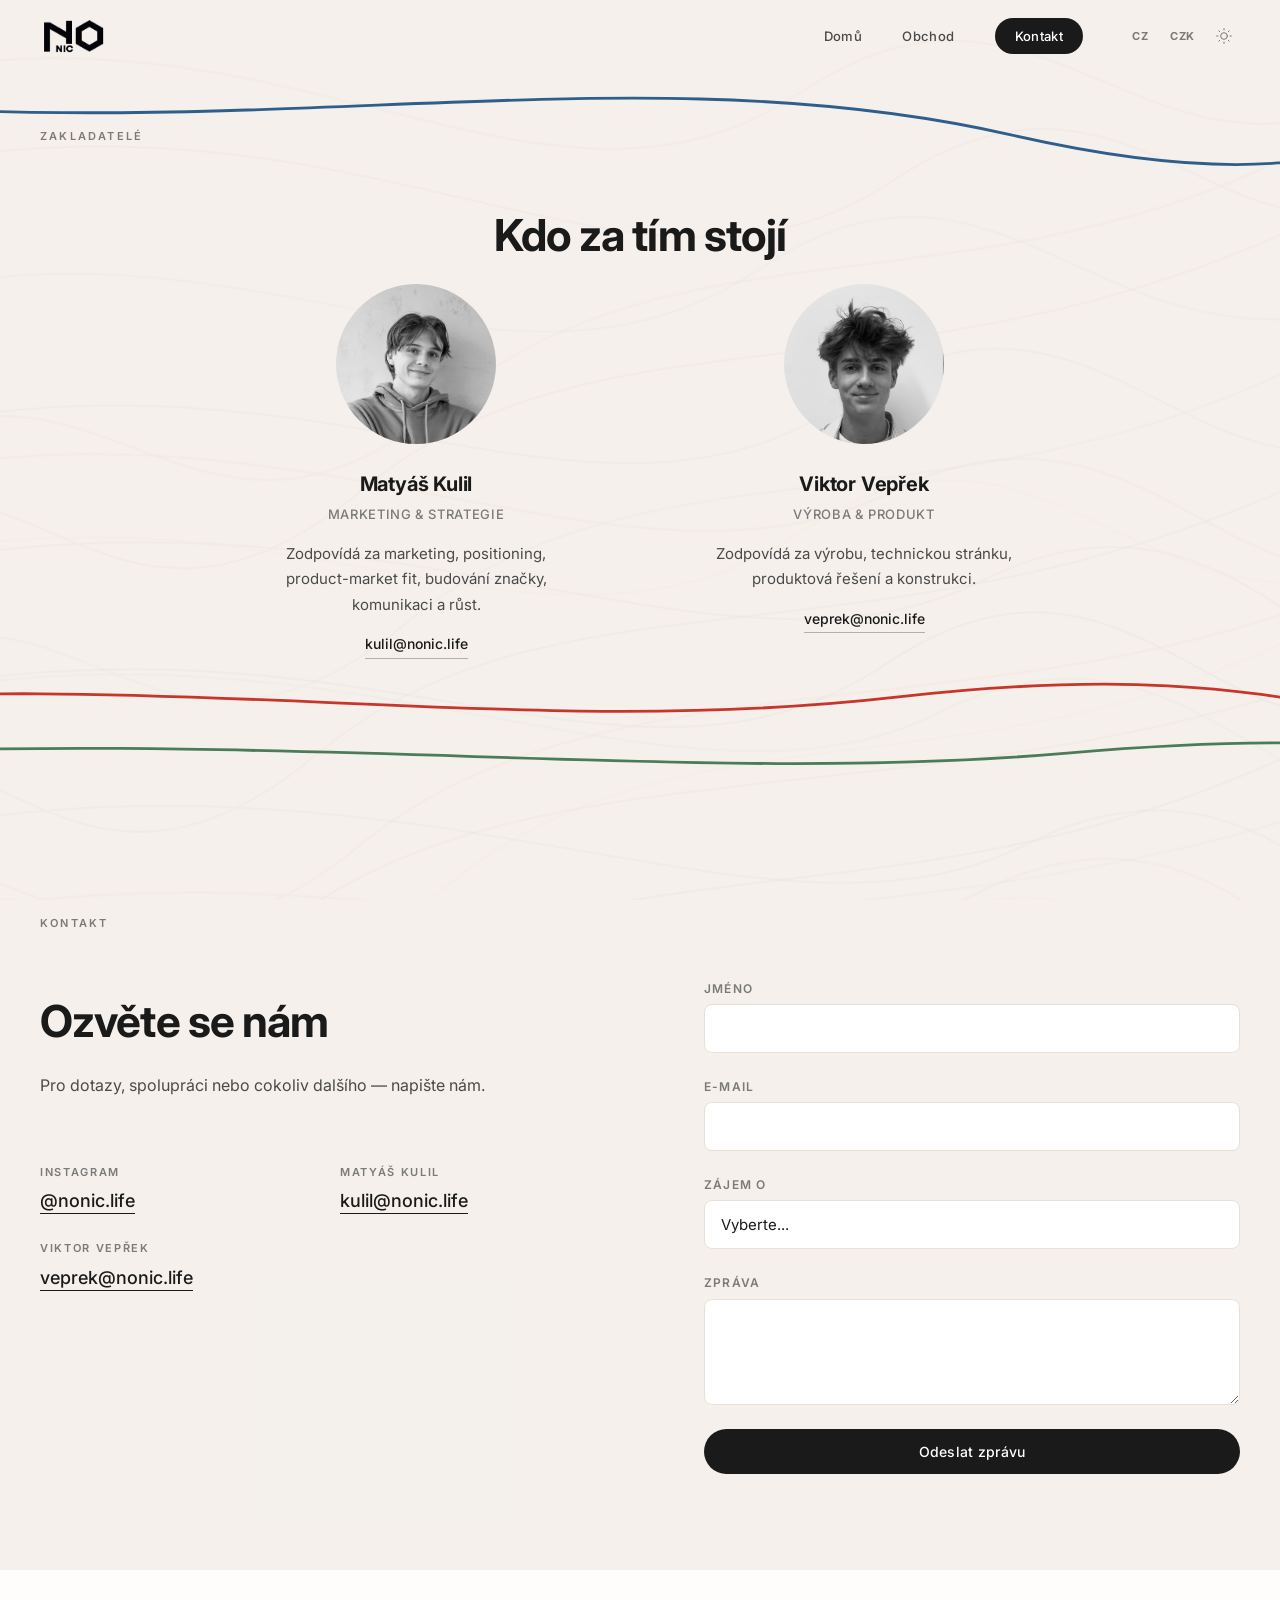
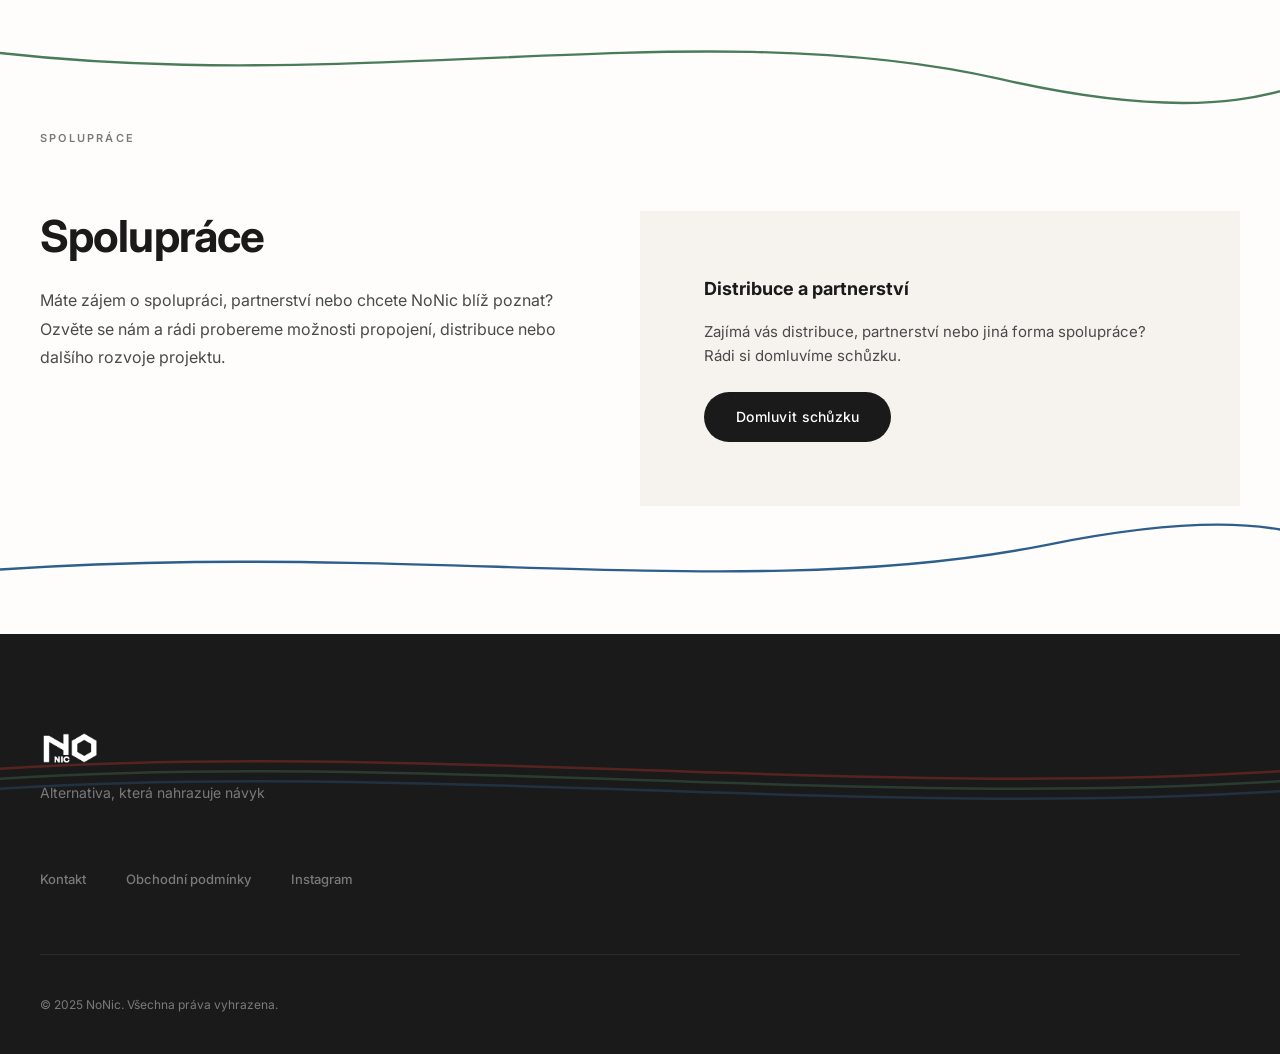
==== commit 4a432683: "Add SEO meta tags, robots.txt, sitemap.xml and technical fixes - Add OG tags, Twitter Card tags, can" ====
--- a/kontakt.html
+++ b/kontakt.html
@@ -3,8 +3,19 @@
 <head>
   <meta charset="UTF-8">
   <meta name="viewport" content="width=device-width, initial-scale=1.0">
-  <title>Kontakt — NoNic</title>
-  <meta name="description" content="Kontaktujte NoNic tým. Produkt, spolupráce, distribuce — jsme tady.">
+  <title>Kontakt — NoNic | Napište nám</title>
+  <meta name="description" content="Kontaktujte tým NoNic. Dotazy k produktu, spolupráce, distribuce — jsme tady pro vás. Zakladatelé Viktor Vepřek a Jan Sova.">
+  <link rel="icon" type="image/png" href="logo.png">
+  <link rel="apple-touch-icon" href="logo.png">
+  <link rel="canonical" href="https://nonic.life/kontakt.html">
+  <!-- Open Graph -->
+  <meta property="og:type" content="website">
+  <meta property="og:url" content="https://nonic.life/kontakt.html">
+  <meta property="og:title" content="Kontakt — NoNic | Napište nám">
+  <meta property="og:description" content="Kontaktujte tým NoNic. Dotazy k produktu, spolupráce, distribuce — jsme tady pro vás.">
+  <meta property="og:image" content="https://nonic.life/og-image.png">
+  <meta property="og:site_name" content="NoNic">
+  <meta property="og:locale" content="cs_CZ">
   <link rel="preconnect" href="https://fonts.googleapis.com">
   <link rel="preconnect" href="https://fonts.gstatic.com" crossorigin>
   <link href="https://fonts.googleapis.com/css2?family=Inter:wght@300;400;500;600;700&display=swap" rel="stylesheet">
@@ -89,7 +100,7 @@
     </div>
     <div class="section__inner">
       <div class="section__label" data-i18n="founders_label">Zakladatelé</div>
-      <h2 class="section__title section__title--center" data-i18n="founders_title">Kdo za tím stojí</h2>
+      <h1 class="section__title section__title--center" data-i18n="founders_title">Kdo za tím stojí</h1>
       <div class="founders__grid">
         <div class="founder">
           <div class="founder__portrait">
--- a/style.css
+++ b/style.css
@@ -1168,6 +1168,14 @@
   .section--founders::before,
   .section--founders::after { display: none; }
 
+  /* Development curves — blue + yellow (softened) */
+  .section--development::before {
+    background: radial-gradient(ellipse 150% 100% at 45% 100%, transparent 49%, rgba(46,94,140,0.22) 49.3%, rgba(46,94,140,0.22) 49.6%, transparent 50%);
+  }
+  .section--development::after {
+    background: radial-gradient(ellipse 160% 100% at 70% 0%, transparent 49%, rgba(212,168,67,0.2) 49.3%, rgba(212,168,67,0.2) 49.6%, transparent 50%);
+  }
+
   /* Mission curves — red + green (softened) */
   .section--mission::before {
     background: radial-gradient(ellipse 170% 100% at 35% 100%, transparent 49%, rgba(200,53,43,0.22) 49.3%, rgba(200,53,43,0.22) 49.6%, transparent 50%);
@@ -1238,7 +1246,8 @@
   }
   .section--founders,
   .section--product,
-  .section--contact {
+  .section--contact,
+  .section--development {
     background: rgba(245,240,235,0.72);
     overflow: hidden;
   }
@@ -1254,10 +1263,30 @@
   body.has-preview-bar .nav { top: 36px; }
   body.has-preview-bar .nav__links { top: 36px; }
 
-  /* ===== Nav controls ===== */
+  /* ===== Navigation — mobile ===== */
+  .nav {
+    height: 60px;
+    --nav-h: 60px;
+  }
+  .nav__inner {
+    padding: 0 var(--s-md);
+    gap: 0.5rem;
+  }
+  .nav__logo-img { height: 28px; }
+
+  /* Mobile nav always has background when scrolled */
+  .nav.is-scrolled {
+    background: var(--c-nav-scrolled);
+    backdrop-filter: blur(20px);
+    -webkit-backdrop-filter: blur(20px);
+  }
+
+  /* Controls — compact, always visible in header */
   .nav__controls {
-    margin-right: 0.5rem;
+    margin-left: auto;
+    margin-right: 0.25rem;
     gap: 2px;
+    order: 2;
   }
   .nav__ctrl-btn {
     height: 28px;
@@ -1266,29 +1295,75 @@
   }
   .nav__ctrl-label { font-size: 0.625rem; }
 
-  /* ===== Navigation — mobile drawer ===== */
-  .nav__inner { padding: 0 var(--s-md); }
-  .nav__logo-img { height: 32px; }
+  /* Hamburger toggle */
+  .nav__toggle {
+    display: flex;
+    order: 3;
+    padding: 6px;
+    z-index: 125;
+    position: relative;
+    -webkit-tap-highlight-color: transparent;
+  }
+  .nav__toggle span { width: 22px; }
+
+  /* Nav must stay above drawer */
+  .nav { z-index: 120; }
+
+  /* Mobile drawer */
   .nav__links {
     position: fixed;
     top: 0;
     right: 0;
     bottom: 0;
-    width: 280px;
+    width: min(280px, 80vw);
     background: var(--c-bg);
     flex-direction: column;
     align-items: flex-start;
-    padding: calc(var(--nav-h) + var(--s-lg)) var(--s-lg) var(--s-lg);
+    justify-content: flex-start;
+    padding: calc(60px + var(--s-xl)) var(--s-lg) var(--s-lg);
     gap: var(--s-md);
     transform: translateX(100%);
     transition: transform var(--dur) var(--ease);
-    box-shadow: -20px 0 60px rgba(0,0,0,0.1);
-    z-index: 105;
+    box-shadow: -20px 0 60px rgba(0,0,0,0.15);
+    z-index: 115;
+    overflow-y: auto;
+    -webkit-overflow-scrolling: touch;
   }
   .nav__links.is-open { transform: translateX(0); }
-  .nav__toggle { display: flex; }
-  .nav__link { font-size: 1rem; }
-  .nav__link--cta { margin-top: var(--s-sm); }
+
+  /* Mobile nav links */
+  .nav__link {
+    font-size: 1.125rem;
+    padding: 0.5rem 0;
+    width: 100%;
+    display: block;
+  }
+  .nav__link::after { display: none; }
+  .nav__link--cta {
+    margin-top: var(--s-sm);
+    text-align: center;
+    width: auto;
+    display: inline-flex;
+  }
+
+  /* Overlay behind drawer */
+  .nav__links::before {
+    content: '';
+    position: fixed;
+    top: 0;
+    left: 0;
+    right: 0;
+    bottom: 0;
+    background: rgba(0,0,0,0.3);
+    opacity: 0;
+    pointer-events: none;
+    transition: opacity var(--dur) var(--ease);
+    z-index: -1;
+  }
+  .nav__links.is-open::before {
+    opacity: 1;
+    pointer-events: auto;
+  }
 
   /* ===== Sections shared — mobile typography & spacing ===== */
   .section {
@@ -1450,7 +1525,8 @@
   body.dark .section--partners { background: rgba(30,30,30,0.78); }
   body.dark .section--founders,
   body.dark .section--product,
-  body.dark .section--contact { background: rgba(26,26,26,0.78); }
+  body.dark .section--contact,
+  body.dark .section--development { background: rgba(26,26,26,0.78); }
   body.dark .product__pillar { background: rgba(40,40,40,0.6); }
   body.dark .product__pillar-icon-img { filter: invert(1); }
   body.dark .shop__card { background: rgba(30,30,30,0.8); }
@@ -1458,6 +1534,7 @@
   body.dark .mission__card { background: rgba(35,35,35,0.8); }
   body.dark .partners__card { background: rgba(35,35,35,0.8); }
   body.dark .nav__links { background: #1A1A1A; }
+  body.dark .nav__links::before { background: rgba(0,0,0,0.5); }
   body.dark .nav__toggle span { background: var(--c-black); }
   body.dark .hero { background: transparent; }
 }
@@ -1535,7 +1612,7 @@
   .hero__title { font-size: 1.5rem; }
   .hero__actions { max-width: 100%; }
   .hero__actions .btn { max-width: 100%; }
-  .nav__links { width: 100%; }
+  .nav__links { width: min(280px, 85vw); }
   .section { padding: var(--s-xl) var(--s-sm); }
   .shop__grid { grid-template-columns: 1fr 1fr; }
   .shop__card-img { height: 75px; }
@@ -1802,6 +1879,118 @@
 }
 
 /* =========================================
+   Development / Kde jsme teď
+   ========================================= */
+.section--development {
+  background: var(--c-section-bg-warm);
+}
+
+.dev__layout {
+  display: grid;
+  grid-template-columns: 1.1fr 0.9fr;
+  gap: var(--s-3xl);
+  align-items: center;
+}
+
+.dev__text .section__body {
+  max-width: 100%;
+}
+
+.dev__highlights {
+  display: flex;
+  flex-direction: column;
+  gap: 0.75rem;
+  margin-top: var(--s-lg);
+  padding-top: var(--s-lg);
+  border-top: 1px solid var(--c-gray-100);
+}
+
+.dev__highlight {
+  display: flex;
+  align-items: center;
+  gap: 0.75rem;
+  font-size: 0.9375rem;
+  font-weight: 500;
+  color: var(--c-black);
+}
+
+.dev__highlight-icon {
+  font-size: 0.5rem;
+  color: var(--c-red);
+  flex-shrink: 0;
+}
+
+.dev__visual {
+  display: flex;
+  justify-content: center;
+  align-items: center;
+}
+
+.dev__photo-wrap {
+  position: relative;
+  border-radius: 12px;
+  overflow: hidden;
+  max-width: 440px;
+  width: 100%;
+  box-shadow: 0 12px 40px rgba(0,0,0,0.1);
+  transition: transform var(--dur) var(--ease), box-shadow var(--dur) var(--ease);
+}
+.dev__photo-wrap:hover {
+  transform: translateY(-4px);
+  box-shadow: 0 18px 50px rgba(0,0,0,0.14);
+}
+
+.dev__photo {
+  width: 100%;
+  height: auto;
+  display: block;
+}
+
+.dev__photo-credit {
+  position: absolute;
+  bottom: 0;
+  left: 0;
+  right: 0;
+  padding: 0.5rem 0.75rem;
+  font-size: 0.6875rem;
+  font-weight: 400;
+  letter-spacing: 0.04em;
+  color: rgba(255,255,255,0.7);
+  background: linear-gradient(to top, rgba(0,0,0,0.45), transparent);
+  text-align: right;
+}
+
+/* Development section responsive */
+@media (max-width: 1024px) {
+  .dev__layout {
+    grid-template-columns: 1fr;
+    gap: var(--s-xl);
+  }
+  .dev__visual {
+    order: -1;
+  }
+  .dev__photo-wrap {
+    max-width: 400px;
+  }
+}
+
+@media (max-width: 768px) {
+  .dev__layout {
+    grid-template-columns: 1fr;
+    gap: var(--s-lg);
+  }
+  .dev__visual {
+    order: -1;
+  }
+  .dev__photo-wrap {
+    max-width: 100%;
+  }
+  .dev__highlight {
+    font-size: 0.875rem;
+  }
+}
+
+/* =========================================
    Founder email link (contact page)
    ========================================= */
 .founder__email {
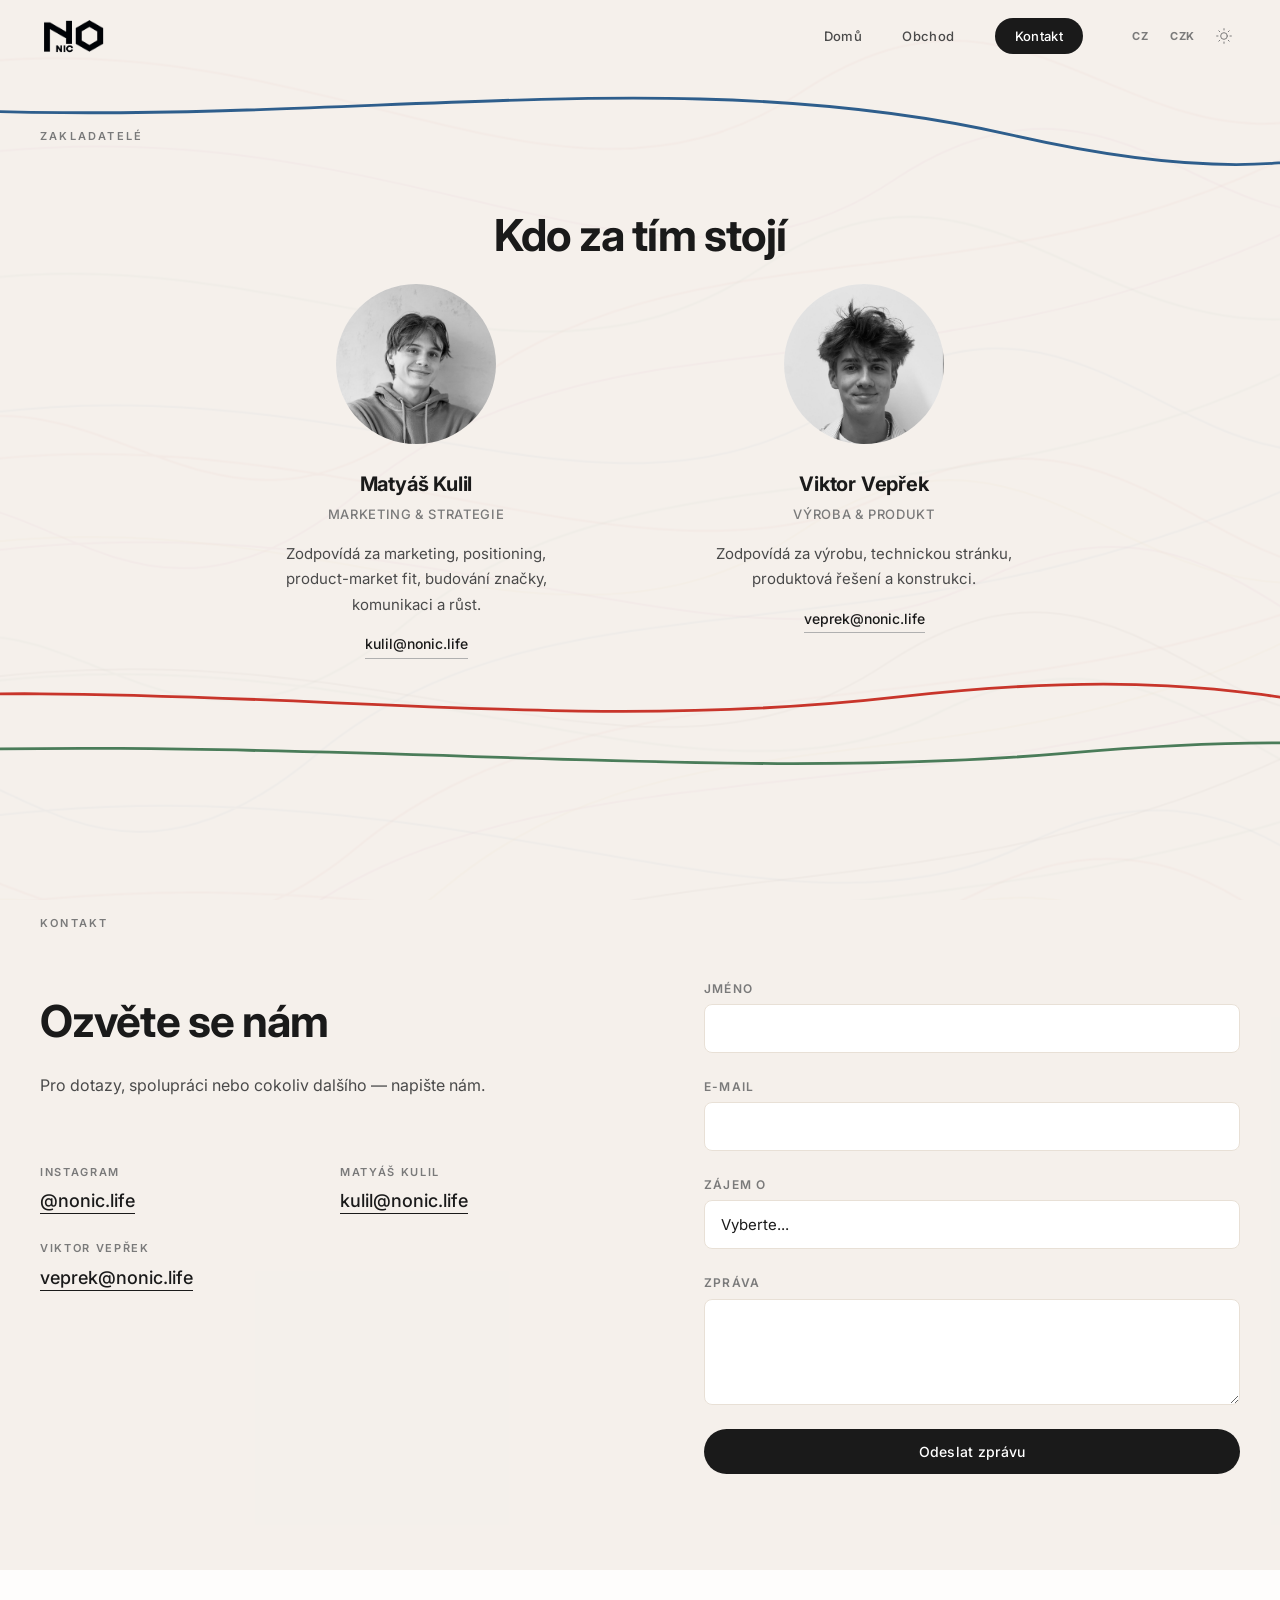
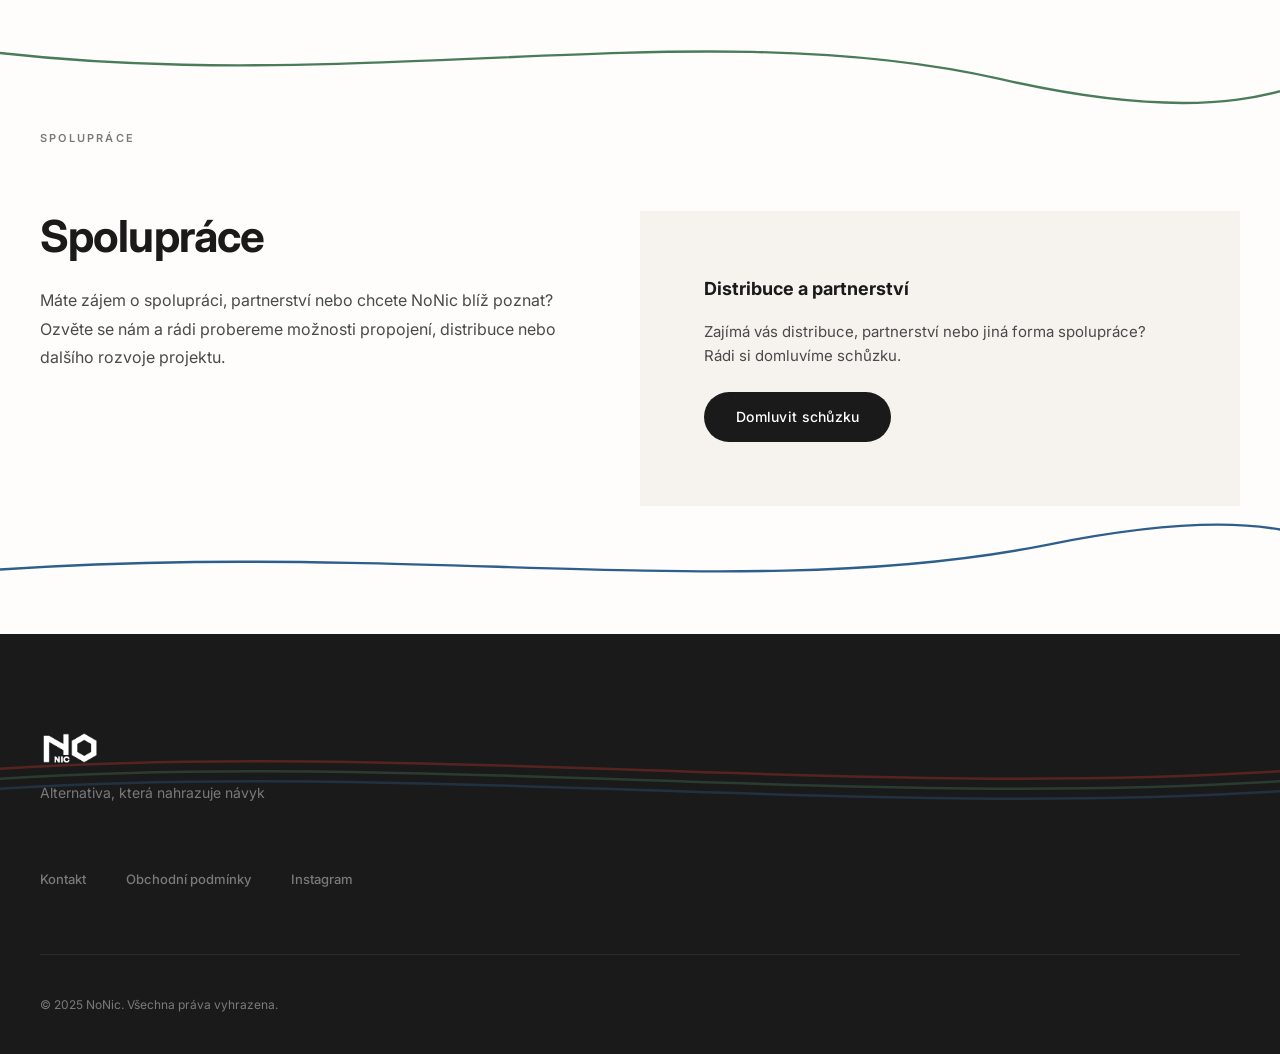
==== commit 2490324d: "Add proper favicon (32px) and apple-touch-icon (180px) from logo Co-Authored-By: Claude Opus 4.6 <no" ====
--- a/kontakt.html
+++ b/kontakt.html
@@ -5,8 +5,8 @@
   <meta name="viewport" content="width=device-width, initial-scale=1.0">
   <title>Kontakt — NoNic | Napište nám</title>
   <meta name="description" content="Kontaktujte tým NoNic. Dotazy k produktu, spolupráce, distribuce — jsme tady pro vás. Zakladatelé Viktor Vepřek a Jan Sova.">
-  <link rel="icon" type="image/png" href="logo.png">
-  <link rel="apple-touch-icon" href="logo.png">
+  <link rel="icon" type="image/png" sizes="32x32" href="favicon-32.png">
+  <link rel="apple-touch-icon" sizes="180x180" href="apple-touch-icon.png">
   <link rel="canonical" href="https://nonic.life/kontakt.html">
   <!-- Open Graph -->
   <meta property="og:type" content="website">
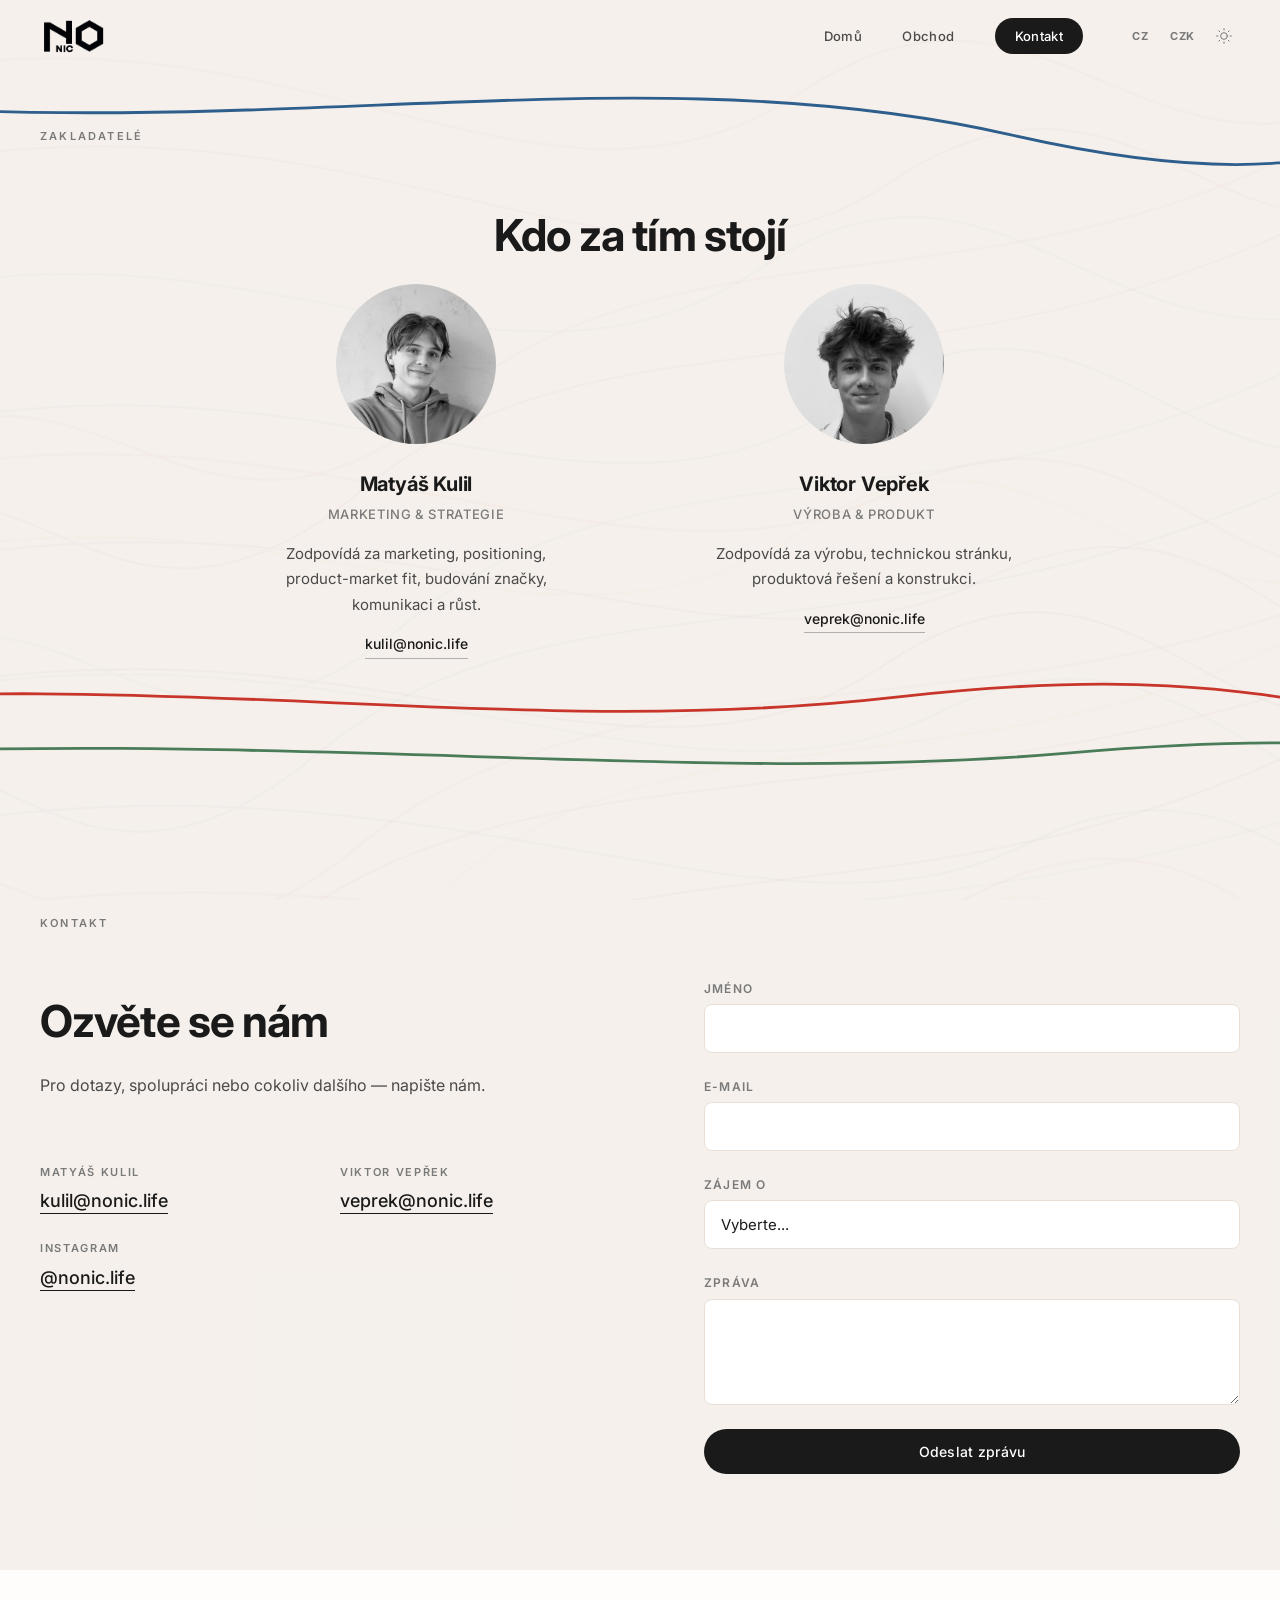
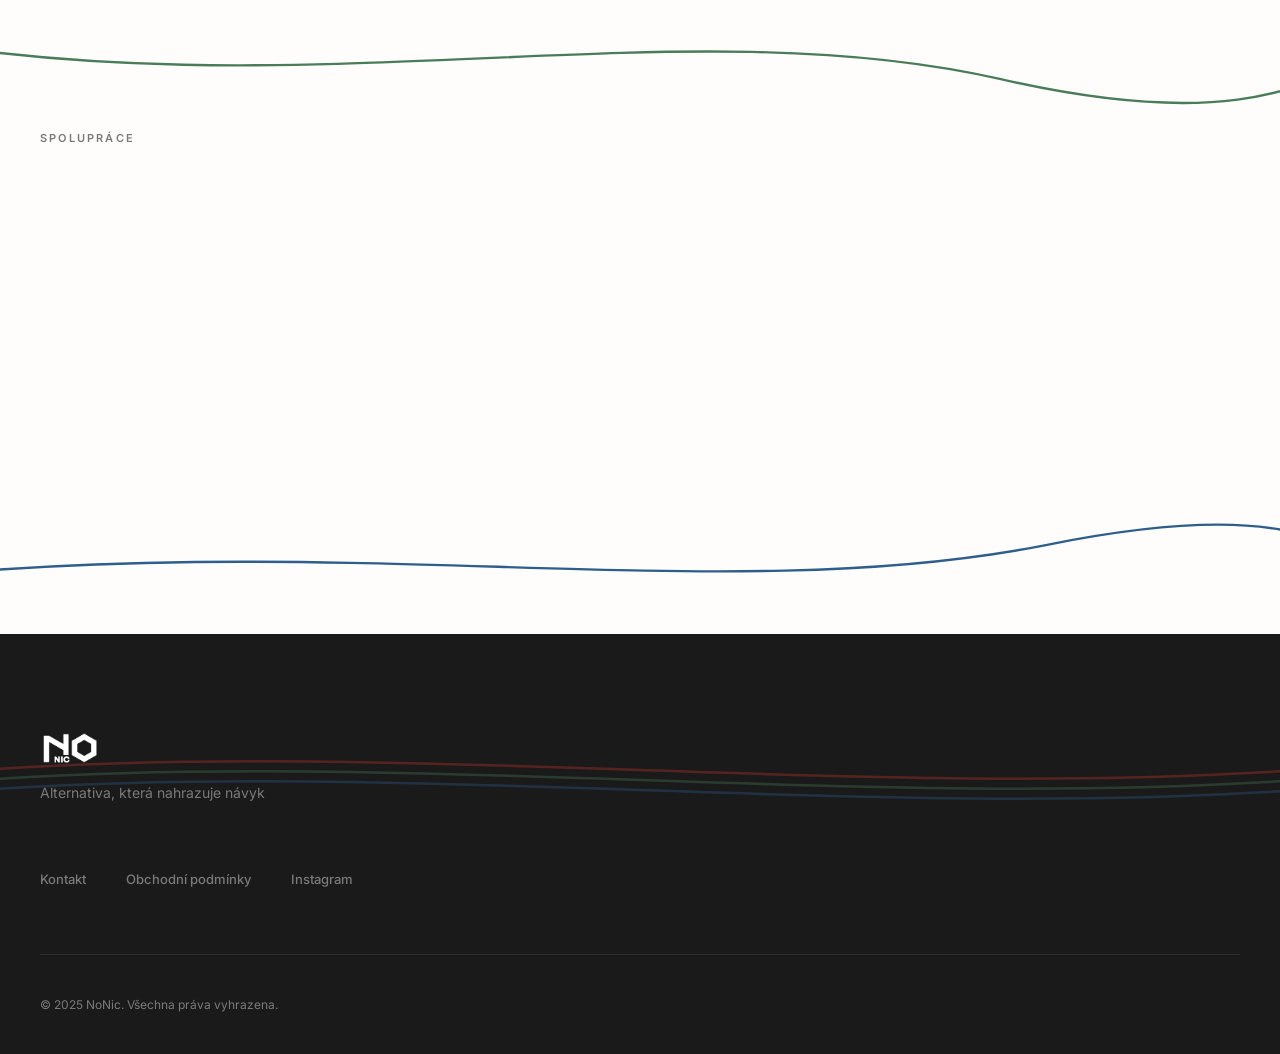
==== commit eb4e8b8a: "feat: 6-color pen switcher, text fixes, contact layout, icon rendering - Add color switcher with fad" ====
--- a/kontakt.html
+++ b/kontakt.html
@@ -40,21 +40,6 @@
     </div>
   </div>
 
-  <!-- Preview Frame (wraps all site content) -->
-  <div class="preview-frame" id="previewFrame">
-
-  <!-- Global scroll-reactive curves -->
-  <div class="global-curves" aria-hidden="true">
-    <svg viewBox="0 0 1440 6000" preserveAspectRatio="xMidYSlice" class="global-curves__svg">
-      <path class="gc gc--red gc--slow" d="M-200,100 C300,-50 600,300 900,100 S1300,300 1640,50 C1200,400 800,200 500,450 S100,300 -200,550 C300,400 700,700 1000,550 S1400,750 1640,600 C1200,850 700,700 400,950 S-100,800 -200,1050 C400,900 800,1150 1100,1000 S1500,1200 1640,1100 C1100,1350 600,1200 300,1400 S-200,1300 -200,1550 C500,1400 900,1650 1200,1500 S1640,1700 1640,1600 C1000,1850 500,1700 200,1900 S-200,1800 -200,2050 C400,1900 900,2150 1200,2000 S1640,2200 1640,2100 C1100,2350 600,2200 300,2400 S-200,2350 -200,2550 C500,2400 900,2650 1200,2500 S1640,2700 1640,2600 C1000,2850 500,2700 200,2900 S-200,2800 -200,3100 C400,2950 800,3200 1100,3050 S1500,3250 1640,3150 C1100,3400 600,3250 300,3450 S-200,3350 -200,3650 C400,3500 900,3750 1200,3600 S1640,3800 1640,3700 C1000,3950 500,3800 200,4000 S-200,3950 -200,4200 C500,4050 900,4300 1200,4150 S1640,4350 1640,4250 C1100,4500 600,4350 300,4550 S-200,4450 -200,4750 C400,4600 800,4850 1100,4700 S1500,4900 1640,4800 C1100,5050 600,4900 300,5100 S-200,5050 -200,5300 C500,5150 900,5400 1200,5250 S1640,5450 1640,5350 C1000,5600 500,5450 200,5650 S-200,5600 -200,5900" />
-      <path class="gc gc--magenta gc--medium" d="M-200,200 C400,50 700,400 1000,200 S1400,400 1640,150 C1100,500 700,300 400,550 S0,400 -200,650 C400,500 800,800 1100,650 S1500,850 1640,700 C1100,950 600,800 300,1050 S-200,900 -200,1150 C500,1000 900,1250 1200,1100 S1640,1300 1640,1200 C1000,1450 500,1300 200,1500 S-200,1400 -200,1650 C400,1500 900,1750 1200,1600 S1640,1800 1640,1700 C1100,1950 600,1800 300,2000 S-200,1900 -200,2200 C500,2050 900,2300 1200,2150 S1640,2350 1640,2250 C1000,2500 500,2350 200,2550 S-200,2450 -200,2750 C400,2600 800,2850 1100,2700 S1500,2900 1640,2800 C1100,3050 600,2900 300,3100 S-200,3000 -200,3300 C500,3150 900,3400 1200,3250 S1640,3450 1640,3350 C1000,3600 500,3450 200,3650 S-200,3550 -200,3850 C400,3700 900,3950 1200,3800 S1640,4000 1640,3900 C1100,4150 600,4000 300,4200 S-200,4100 -200,4400 C500,4250 900,4500 1200,4350 S1640,4550 1640,4450 C1000,4700 500,4550 200,4750 S-200,4650 -200,4950 C400,4800 800,5050 1100,4900 S1500,5100 1640,5000 C1100,5250 600,5100 300,5300 S-200,5200 -200,5500 C500,5350 900,5600 1200,5450 S1640,5650 1640,5550" />
-      <path class="gc gc--green gc--slow" d="M-200,350 C250,200 550,500 850,300 S1250,500 1640,300 C1150,650 750,450 450,700 S50,550 -200,800 C350,650 750,950 1050,800 S1450,1000 1640,850 C1050,1100 550,950 250,1200 S-200,1050 -200,1300 C450,1150 850,1400 1150,1250 S1600,1450 1640,1350 C950,1600 450,1450 150,1650 S-200,1550 -200,1800 C350,1650 850,1900 1150,1750 S1640,1950 1640,1850 C1050,2100 550,1950 250,2150 S-200,2050 -200,2350 C450,2200 850,2450 1150,2300 S1640,2500 1640,2400 C950,2650 450,2500 150,2700 S-200,2600 -200,2900 C350,2750 750,3000 1050,2850 S1450,3050 1640,2950 C1050,3200 550,3050 250,3250 S-200,3150 -200,3450 C450,3300 850,3550 1150,3400 S1640,3600 1640,3500 C950,3750 450,3600 150,3800 S-200,3700 -200,4000 C350,3850 850,4100 1150,3950 S1640,4150 1640,4050 C1050,4300 550,4150 250,4350 S-200,4250 -200,4550 C450,4400 850,4650 1150,4500 S1640,4700 1640,4600 C950,4850 450,4700 150,4900 S-200,4800 -200,5100 C350,4950 750,5200 1050,5050 S1450,5250 1640,5150 C1050,5400 550,5250 250,5450 S-200,5400 -200,5700" />
-      <path class="gc gc--blue gc--medium" d="M-200,500 C350,350 650,650 950,450 S1350,650 1640,450 C1050,800 650,600 350,850 S-50,700 -200,950 C450,800 850,1100 1150,950 S1550,1150 1640,1000 C1050,1250 550,1100 250,1350 S-200,1200 -200,1450 C350,1300 850,1550 1150,1400 S1640,1600 1640,1500 C950,1750 450,1600 150,1800 S-200,1700 -200,1950 C450,1800 850,2050 1150,1900 S1640,2100 1640,2000 C1050,2250 550,2100 250,2300 S-200,2200 -200,2500 C350,2350 850,2600 1150,2450 S1640,2650 1640,2550 C950,2800 450,2650 150,2850 S-200,2750 -200,3050 C450,2900 850,3150 1150,3000 S1640,3200 1640,3100 C1050,3350 550,3200 250,3400 S-200,3300 -200,3600 C350,3450 850,3700 1150,3550 S1640,3750 1640,3650 C950,3900 450,3750 150,3950 S-200,3850 -200,4150 C450,4000 850,4250 1150,4100 S1640,4300 1640,4200 C1050,4450 550,4300 250,4500 S-200,4400 -200,4700 C350,4550 850,4800 1150,4650 S1640,4850 1640,4750 C950,5000 450,4850 150,5050 S-200,4950 -200,5250 C450,5100 850,5350 1150,5200 S1640,5400 1640,5300" />
-      <path class="gc gc--yellow gc--slow" d="M-200,650 C300,500 600,800 900,600 S1300,800 1640,600 C1200,950 800,750 500,1000 S100,850 -200,1100 C300,950 700,1200 1000,1050 S1400,1250 1640,1100 C1100,1350 600,1200 300,1450 S-200,1300 -200,1550 C500,1400 900,1650 1200,1500 S1640,1700 1640,1600 C1000,1850 500,1700 200,1900 S-200,1800 -200,2100 C400,1950 900,2200 1200,2050 S1640,2250 1640,2150 C1100,2400 600,2250 300,2450 S-200,2350 -200,2650 C500,2500 900,2750 1200,2600 S1640,2800 1640,2700 C1000,2950 500,2800 200,3000 S-200,2900 -200,3200 C400,3050 800,3300 1100,3150 S1500,3350 1640,3250 C1100,3500 600,3350 300,3550 S-200,3450 -200,3750 C500,3600 900,3850 1200,3700 S1640,3900 1640,3800 C1000,4050 500,3900 200,4100 S-200,4000 -200,4300 C400,4150 900,4400 1200,4250 S1640,4450 1640,4350 C1100,4600 600,4450 300,4650 S-200,4550 -200,4850 C500,4700 900,4950 1200,4800 S1640,5000 1640,4900 C1000,5150 500,5000 200,5200 S-200,5100 -200,5400" />
-      <path class="gc gc--brown gc--medium" d="M-200,800 C400,650 700,950 1000,750 S1400,950 1640,750 C1100,1100 700,900 400,1150 S0,1000 -200,1250 C400,1100 800,1350 1100,1200 S1500,1400 1640,1250 C1100,1500 600,1350 300,1600 S-200,1450 -200,1700 C500,1550 900,1800 1200,1650 S1640,1850 1640,1750 C1000,2000 500,1850 200,2050 S-200,1950 -200,2250 C400,2100 900,2350 1200,2200 S1640,2400 1640,2300 C1100,2550 600,2400 300,2600 S-200,2500 -200,2800 C500,2650 900,2900 1200,2750 S1640,2950 1640,2850 C1000,3100 500,2950 200,3150 S-200,3050 -200,3350 C400,3200 800,3450 1100,3300 S1500,3500 1640,3400 C1100,3650 600,3500 300,3700 S-200,3600 -200,3900 C500,3750 900,4000 1200,3850 S1640,4050 1640,3950 C1000,4200 500,4050 200,4250 S-200,4150 -200,4450 C400,4300 900,4550 1200,4400 S1640,4600 1640,4500 C1100,4750 600,4600 300,4800 S-200,4700 -200,5000 C500,4850 900,5100 1200,4950 S1640,5150 1640,5050" />
-    </svg>
-  </div>
-
   <!-- Navigation -->
   <nav class="nav" id="nav">
     <div class="nav__inner">
@@ -89,6 +74,21 @@
     </div>
   </nav>
 
+  <!-- Preview Frame (wraps all site content) -->
+  <div class="preview-frame" id="previewFrame">
+
+  <!-- Global scroll-reactive curves -->
+  <div class="global-curves" aria-hidden="true">
+    <svg viewBox="0 0 1440 6000" preserveAspectRatio="xMidYSlice" class="global-curves__svg">
+      <path class="gc gc--red gc--slow" d="M-200,100 C300,-50 600,300 900,100 S1300,300 1640,50 C1200,400 800,200 500,450 S100,300 -200,550 C300,400 700,700 1000,550 S1400,750 1640,600 C1200,850 700,700 400,950 S-100,800 -200,1050 C400,900 800,1150 1100,1000 S1500,1200 1640,1100 C1100,1350 600,1200 300,1400 S-200,1300 -200,1550 C500,1400 900,1650 1200,1500 S1640,1700 1640,1600 C1000,1850 500,1700 200,1900 S-200,1800 -200,2050 C400,1900 900,2150 1200,2000 S1640,2200 1640,2100 C1100,2350 600,2200 300,2400 S-200,2350 -200,2550 C500,2400 900,2650 1200,2500 S1640,2700 1640,2600 C1000,2850 500,2700 200,2900 S-200,2800 -200,3100 C400,2950 800,3200 1100,3050 S1500,3250 1640,3150 C1100,3400 600,3250 300,3450 S-200,3350 -200,3650 C400,3500 900,3750 1200,3600 S1640,3800 1640,3700 C1000,3950 500,3800 200,4000 S-200,3950 -200,4200 C500,4050 900,4300 1200,4150 S1640,4350 1640,4250 C1100,4500 600,4350 300,4550 S-200,4450 -200,4750 C400,4600 800,4850 1100,4700 S1500,4900 1640,4800 C1100,5050 600,4900 300,5100 S-200,5050 -200,5300 C500,5150 900,5400 1200,5250 S1640,5450 1640,5350 C1000,5600 500,5450 200,5650 S-200,5600 -200,5900" />
+      <path class="gc gc--magenta gc--medium" d="M-200,200 C400,50 700,400 1000,200 S1400,400 1640,150 C1100,500 700,300 400,550 S0,400 -200,650 C400,500 800,800 1100,650 S1500,850 1640,700 C1100,950 600,800 300,1050 S-200,900 -200,1150 C500,1000 900,1250 1200,1100 S1640,1300 1640,1200 C1000,1450 500,1300 200,1500 S-200,1400 -200,1650 C400,1500 900,1750 1200,1600 S1640,1800 1640,1700 C1100,1950 600,1800 300,2000 S-200,1900 -200,2200 C500,2050 900,2300 1200,2150 S1640,2350 1640,2250 C1000,2500 500,2350 200,2550 S-200,2450 -200,2750 C400,2600 800,2850 1100,2700 S1500,2900 1640,2800 C1100,3050 600,2900 300,3100 S-200,3000 -200,3300 C500,3150 900,3400 1200,3250 S1640,3450 1640,3350 C1000,3600 500,3450 200,3650 S-200,3550 -200,3850 C400,3700 900,3950 1200,3800 S1640,4000 1640,3900 C1100,4150 600,4000 300,4200 S-200,4100 -200,4400 C500,4250 900,4500 1200,4350 S1640,4550 1640,4450 C1000,4700 500,4550 200,4750 S-200,4650 -200,4950 C400,4800 800,5050 1100,4900 S1500,5100 1640,5000 C1100,5250 600,5100 300,5300 S-200,5200 -200,5500 C500,5350 900,5600 1200,5450 S1640,5650 1640,5550" />
+      <path class="gc gc--green gc--slow" d="M-200,350 C250,200 550,500 850,300 S1250,500 1640,300 C1150,650 750,450 450,700 S50,550 -200,800 C350,650 750,950 1050,800 S1450,1000 1640,850 C1050,1100 550,950 250,1200 S-200,1050 -200,1300 C450,1150 850,1400 1150,1250 S1600,1450 1640,1350 C950,1600 450,1450 150,1650 S-200,1550 -200,1800 C350,1650 850,1900 1150,1750 S1640,1950 1640,1850 C1050,2100 550,1950 250,2150 S-200,2050 -200,2350 C450,2200 850,2450 1150,2300 S1640,2500 1640,2400 C950,2650 450,2500 150,2700 S-200,2600 -200,2900 C350,2750 750,3000 1050,2850 S1450,3050 1640,2950 C1050,3200 550,3050 250,3250 S-200,3150 -200,3450 C450,3300 850,3550 1150,3400 S1640,3600 1640,3500 C950,3750 450,3600 150,3800 S-200,3700 -200,4000 C350,3850 850,4100 1150,3950 S1640,4150 1640,4050 C1050,4300 550,4150 250,4350 S-200,4250 -200,4550 C450,4400 850,4650 1150,4500 S1640,4700 1640,4600 C950,4850 450,4700 150,4900 S-200,4800 -200,5100 C350,4950 750,5200 1050,5050 S1450,5250 1640,5150 C1050,5400 550,5250 250,5450 S-200,5400 -200,5700" />
+      <path class="gc gc--blue gc--medium" d="M-200,500 C350,350 650,650 950,450 S1350,650 1640,450 C1050,800 650,600 350,850 S-50,700 -200,950 C450,800 850,1100 1150,950 S1550,1150 1640,1000 C1050,1250 550,1100 250,1350 S-200,1200 -200,1450 C350,1300 850,1550 1150,1400 S1640,1600 1640,1500 C950,1750 450,1600 150,1800 S-200,1700 -200,1950 C450,1800 850,2050 1150,1900 S1640,2100 1640,2000 C1050,2250 550,2100 250,2300 S-200,2200 -200,2500 C350,2350 850,2600 1150,2450 S1640,2650 1640,2550 C950,2800 450,2650 150,2850 S-200,2750 -200,3050 C450,2900 850,3150 1150,3000 S1640,3200 1640,3100 C1050,3350 550,3200 250,3400 S-200,3300 -200,3600 C350,3450 850,3700 1150,3550 S1640,3750 1640,3650 C950,3900 450,3750 150,3950 S-200,3850 -200,4150 C450,4000 850,4250 1150,4100 S1640,4300 1640,4200 C1050,4450 550,4300 250,4500 S-200,4400 -200,4700 C350,4550 850,4800 1150,4650 S1640,4850 1640,4750 C950,5000 450,4850 150,5050 S-200,4950 -200,5250 C450,5100 850,5350 1150,5200 S1640,5400 1640,5300" />
+      <path class="gc gc--yellow gc--slow" d="M-200,650 C300,500 600,800 900,600 S1300,800 1640,600 C1200,950 800,750 500,1000 S100,850 -200,1100 C300,950 700,1200 1000,1050 S1400,1250 1640,1100 C1100,1350 600,1200 300,1450 S-200,1300 -200,1550 C500,1400 900,1650 1200,1500 S1640,1700 1640,1600 C1000,1850 500,1700 200,1900 S-200,1800 -200,2100 C400,1950 900,2200 1200,2050 S1640,2250 1640,2150 C1100,2400 600,2250 300,2450 S-200,2350 -200,2650 C500,2500 900,2750 1200,2600 S1640,2800 1640,2700 C1000,2950 500,2800 200,3000 S-200,2900 -200,3200 C400,3050 800,3300 1100,3150 S1500,3350 1640,3250 C1100,3500 600,3350 300,3550 S-200,3450 -200,3750 C500,3600 900,3850 1200,3700 S1640,3900 1640,3800 C1000,4050 500,3900 200,4100 S-200,4000 -200,4300 C400,4150 900,4400 1200,4250 S1640,4450 1640,4350 C1100,4600 600,4450 300,4650 S-200,4550 -200,4850 C500,4700 900,4950 1200,4800 S1640,5000 1640,4900 C1000,5150 500,5000 200,5200 S-200,5100 -200,5400" />
+      <path class="gc gc--brown gc--medium" d="M-200,800 C400,650 700,950 1000,750 S1400,950 1640,750 C1100,1100 700,900 400,1150 S0,1000 -200,1250 C400,1100 800,1350 1100,1200 S1500,1400 1640,1250 C1100,1500 600,1350 300,1600 S-200,1450 -200,1700 C500,1550 900,1800 1200,1650 S1640,1850 1640,1750 C1000,2000 500,1850 200,2050 S-200,1950 -200,2250 C400,2100 900,2350 1200,2200 S1640,2400 1640,2300 C1100,2550 600,2400 300,2600 S-200,2500 -200,2800 C500,2650 900,2900 1200,2750 S1640,2950 1640,2850 C1000,3100 500,2950 200,3150 S-200,3050 -200,3350 C400,3200 800,3450 1100,3300 S1500,3500 1640,3400 C1100,3650 600,3500 300,3700 S-200,3600 -200,3900 C500,3750 900,4000 1200,3850 S1640,4050 1640,3950 C1000,4200 500,4050 200,4250 S-200,4150 -200,4450 C400,4300 900,4550 1200,4400 S1640,4600 1640,4500 C1100,4750 600,4600 300,4800 S-200,4700 -200,5000 C500,4850 900,5100 1200,4950 S1640,5150 1640,5050" />
+    </svg>
+  </div>
+
   <!-- A) Founders Section — who's behind the project -->
   <section class="section section--founders" id="founders">
     <div class="section__curves-bg section__curves-bg--founders" aria-hidden="true">
@@ -138,16 +138,16 @@
           <p class="section__body" data-editable="contact-body" data-i18n="contact_body">Pro dotazy, spolupráci nebo cokoliv dalšího — napište nám.</p>
           <div class="contact__channels">
             <div class="contact__channel">
-              <p class="contact__channel-label">Instagram</p>
-              <a href="https://instagram.com/nonic.life" target="_blank" rel="noopener" class="contact__link">@nonic.life</a>
-            </div>
-            <div class="contact__channel">
               <p class="contact__channel-label">Matyáš Kulil</p>
               <a href="mailto:kulil@nonic.life" class="contact__link">kulil@nonic.life</a>
             </div>
             <div class="contact__channel">
               <p class="contact__channel-label">Viktor Vepřek</p>
               <a href="mailto:veprek@nonic.life" class="contact__link">veprek@nonic.life</a>
+            </div>
+            <div class="contact__channel contact__channel--instagram">
+              <p class="contact__channel-label">Instagram</p>
+              <a href="https://instagram.com/nonic.life" target="_blank" rel="noopener" class="contact__link">@nonic.life</a>
             </div>
           </div>
         </div>
--- a/style.css
+++ b/style.css
@@ -245,15 +245,23 @@
 .nav {
   position: fixed;
   top: 0; left: 0; right: 0;
-  z-index: 100;
+  z-index: 1000;
   height: var(--nav-h);
   transition: background var(--dur) var(--ease), box-shadow var(--dur) var(--ease);
 }
 .nav.is-scrolled {
+  background: none;
+}
+.nav.is-scrolled::after {
+  content: '';
+  position: absolute;
+  top: 0; left: 0; right: 0; bottom: 0;
   background: var(--c-nav-scrolled);
   backdrop-filter: blur(20px);
   -webkit-backdrop-filter: blur(20px);
   box-shadow: 0 1px 0 rgba(0,0,0,0.06);
+  z-index: -1;
+  pointer-events: none;
 }
 .nav__inner {
   max-width: var(--max-w-wide);
@@ -263,6 +271,8 @@
   display: flex;
   align-items: center;
   gap: var(--s-lg);
+  position: relative;
+  z-index: 2;
 }
 .nav__logo { display: flex; align-items: center; flex-shrink: 0; }
 .nav__logo-img { height: 40px; width: auto; display: block; }
@@ -326,7 +336,7 @@
 body.dark .nav__ctrl-btn--theme .theme-icon--sun { display: none !important; }
 body.dark .nav__ctrl-btn--theme .theme-icon--moon { display: block !important; }
 
-.nav__toggle { display: none; flex-direction: column; gap: 6px; padding: 8px; z-index: 110; }
+.nav__toggle { display: none; flex-direction: column; gap: 6px; padding: 8px; z-index: 1010; }
 .nav__toggle span { display: block; width: 24px; height: 2px; background: var(--c-black); transition: transform var(--dur) var(--ease); }
 .nav__toggle.is-active span:first-child { transform: translateY(4px) rotate(45deg); }
 .nav__toggle.is-active span:last-child { transform: translateY(-4px) rotate(-45deg); }
@@ -534,17 +544,444 @@
 .product__pillar { background: var(--c-card-bg); border: 1px solid rgba(0,0,0,0.04); border-radius: 12px; padding: var(--s-xl); transition: transform var(--dur) var(--ease), box-shadow var(--dur) var(--ease); }
 .product__pillar:hover { transform: translateY(-4px); box-shadow: 0 8px 40px rgba(0,0,0,0.06); border-color: rgba(0,0,0,0.06); }
 .product__pillar-icon { width: 52px; height: 52px; margin-bottom: var(--s-md); }
-.product__pillar-icon-img { width: 100%; height: 100%; object-fit: contain; }
+.product__pillar-icon-img { width: 100%; height: 100%; object-fit: contain; mix-blend-mode: multiply; }
+body.dark .product__pillar-icon-img { mix-blend-mode: normal; }
 .product__pillar-title { font-size: 1.125rem; font-weight: 700; letter-spacing: -0.01em; margin-bottom: var(--s-sm); }
 .product__pillar-text { font-size: 0.9375rem; line-height: 1.75; color: var(--c-gray-700); }
 
-.product__details { display: grid; grid-template-columns: repeat(4, 1fr); gap: var(--s-md); padding-top: var(--s-lg); border-top: 1px solid var(--c-gray-100); }
+.product__details { display: grid; grid-template-columns: repeat(4, 1fr); gap: var(--s-md); padding-top: var(--s-lg); border-top: 1px solid var(--c-gray-100); position: relative; z-index: 1; }
 .product__detail { display: flex; flex-direction: column; gap: 0.25rem; }
 .product__detail-label { font-size: 0.6875rem; font-weight: 600; letter-spacing: 0.1em; text-transform: uppercase; color: var(--c-gray-500); }
 .product__detail-value { font-size: 0.875rem; line-height: 1.6; color: var(--c-gray-700); }
 
 /* =========================================
-   Shop
+   Shop Hero (Pre-launch)
+   ========================================= */
+.section--shop-hero {
+  background: var(--c-section-bg-light);
+  padding-top: calc(var(--nav-h) + var(--s-2xl));
+  min-height: 100vh;
+  display: flex;
+  align-items: center;
+}
+
+.shop-hero__layout {
+  display: grid;
+  grid-template-columns: 1fr 1fr;
+  gap: var(--s-3xl);
+  align-items: center;
+}
+
+.shop-hero__status {
+  display: inline-flex;
+  align-items: center;
+  gap: 0.5rem;
+  background: var(--c-section-bg-warm);
+  border: 1px solid var(--c-gray-100);
+  border-radius: 100px;
+  padding: 0.375rem 0.875rem;
+  font-size: 0.75rem;
+  font-weight: 600;
+  letter-spacing: 0.1em;
+  text-transform: uppercase;
+  color: var(--c-gray-700);
+  margin-bottom: var(--s-lg);
+}
+
+.shop-hero__status-dot {
+  width: 6px;
+  height: 6px;
+  border-radius: 50%;
+  background: var(--c-yellow);
+  animation: shopStatusPulse 2s ease-in-out infinite;
+  flex-shrink: 0;
+}
+
+@keyframes shopStatusPulse {
+  0%, 100% { opacity: 1; transform: scale(1); }
+  50% { opacity: 0.4; transform: scale(0.75); }
+}
+
+.shop-hero__body { max-width: 480px; }
+
+.shop-hero__attrs {
+  display: flex;
+  flex-wrap: wrap;
+  gap: 0.5rem;
+  margin: var(--s-lg) 0 var(--s-xl);
+}
+
+.shop-hero__attr {
+  display: inline-flex;
+  align-items: center;
+  gap: 0.4rem;
+  padding: 0.375rem 0.75rem;
+  background: var(--c-section-bg-warm);
+  border: 1px solid var(--c-gray-100);
+  border-radius: 100px;
+  font-size: 0.8125rem;
+  font-weight: 500;
+  color: var(--c-gray-700);
+}
+
+.shop-hero__attr-dot {
+  width: 5px;
+  height: 5px;
+  border-radius: 50%;
+  background: var(--c-black);
+  flex-shrink: 0;
+}
+
+.shop-hero__actions {
+  display: flex;
+  gap: var(--s-sm);
+  flex-wrap: wrap;
+  margin-bottom: var(--s-md);
+}
+
+.shop-hero__discount {
+  display: inline-flex;
+  align-items: center;
+  gap: 0.5rem;
+  background: var(--c-black);
+  color: var(--c-white);
+  border-radius: 8px;
+  padding: 0.625rem 1rem;
+  font-size: 0.8125rem;
+  font-weight: 600;
+}
+
+/* Visual */
+.shop-hero__visual {
+  display: flex;
+  justify-content: center;
+  align-items: center;
+}
+
+.shop-hero__pen-wrap {
+  display: flex;
+  flex-direction: column;
+  align-items: center;
+  gap: var(--s-md);
+}
+
+.shop-hero__pen-img {
+  width: auto;
+  height: 360px;
+  max-width: 100%;
+  object-fit: contain;
+  filter: drop-shadow(0 24px 60px rgba(0,0,0,0.14));
+  transition: filter var(--dur-slow) var(--ease), transform var(--dur-slow) var(--ease);
+}
+
+.shop-hero__pen-wrap:hover .shop-hero__pen-img {
+  filter: drop-shadow(0 32px 80px rgba(0,0,0,0.2));
+  transform: translateY(-6px);
+}
+
+.shop-hero__colors {
+  display: flex;
+  gap: 0.625rem;
+  align-items: center;
+}
+
+.shop-hero__color {
+  width: 26px;
+  height: 26px;
+  border-radius: 50%;
+  border: 2.5px solid rgba(255,255,255,0.7);
+  box-shadow: 0 2px 8px rgba(0,0,0,0.15);
+  transition: transform var(--dur) var(--ease), box-shadow var(--dur) var(--ease);
+  cursor: default;
+  display: block;
+}
+
+.shop-hero__color:hover { transform: scale(1.2); box-shadow: 0 4px 12px rgba(0,0,0,0.2); }
+.shop-hero__color--red   { background: var(--c-red); }
+.shop-hero__color--blue  { background: var(--c-blue); }
+.shop-hero__color--green { background: var(--c-green); }
+.shop-hero__color--pink  { background: var(--c-magenta); }
+
+.shop-hero__colors-label {
+  font-size: 0.75rem;
+  font-weight: 500;
+  letter-spacing: 0.08em;
+  text-transform: uppercase;
+  color: var(--c-gray-500);
+}
+
+/* Color switcher */
+.color-switcher {
+  display: flex;
+  gap: 0.5rem;
+  align-items: center;
+  justify-content: center;
+  margin-top: var(--s-sm);
+}
+
+.color-swatch {
+  width: 28px;
+  height: 28px;
+  border-radius: 50%;
+  border: 2.5px solid transparent;
+  box-shadow: 0 2px 8px rgba(0,0,0,0.18);
+  cursor: pointer;
+  transition: transform 0.2s var(--ease), box-shadow 0.2s var(--ease), border-color 0.2s var(--ease);
+  padding: 0;
+  outline: none;
+  flex-shrink: 0;
+}
+
+.color-swatch:hover {
+  transform: scale(1.18);
+  box-shadow: 0 4px 14px rgba(0,0,0,0.25);
+}
+
+.color-swatch.is-active {
+  border-color: var(--c-black);
+  box-shadow: 0 0 0 2px var(--c-bg), 0 0 0 4px var(--c-black);
+  transform: scale(1.12);
+}
+
+body.dark .color-swatch.is-active {
+  border-color: #F0EDE8;
+  box-shadow: 0 0 0 2px var(--c-bg), 0 0 0 4px #F0EDE8;
+}
+
+/* =========================================
+   Product Details
+   ========================================= */
+.section--product-details { background: var(--c-section-bg-warm); }
+
+.product-details__header { max-width: 640px; margin-bottom: var(--s-2xl); }
+.product-details__lead { text-align: left; margin: 0; font-size: 1.0625rem; }
+
+.product-details__grid {
+  display: grid;
+  grid-template-columns: repeat(4, 1fr);
+  gap: var(--s-md);
+}
+
+.product-detail-card {
+  background: var(--c-card-bg);
+  border: 1px solid rgba(0,0,0,0.04);
+  border-radius: 12px;
+  padding: var(--s-lg) var(--s-md);
+  transition: transform var(--dur) var(--ease), box-shadow var(--dur) var(--ease);
+}
+
+.product-detail-card:hover {
+  transform: translateY(-3px);
+  box-shadow: 0 6px 28px rgba(0,0,0,0.07);
+}
+
+.product-detail-card--accent {
+  border-left: 3px solid var(--c-gray-100);
+}
+
+.product-detail-card--highlight {
+  border-left: 3px solid var(--c-green);
+  background: rgba(74,124,89,0.04);
+}
+
+.product-detail-card__icon {
+  color: var(--c-gray-500);
+  margin-bottom: var(--s-sm);
+  width: 24px;
+  height: 24px;
+  display: flex;
+  align-items: center;
+}
+
+.product-detail-card--highlight .product-detail-card__icon { color: var(--c-green); }
+
+.product-detail-card__title {
+  font-size: 0.9375rem;
+  font-weight: 700;
+  color: var(--c-black);
+  margin-bottom: 0.3rem;
+  letter-spacing: -0.01em;
+  line-height: 1.3;
+}
+
+.product-detail-card__sub {
+  font-size: 0.8125rem;
+  color: var(--c-gray-500);
+  line-height: 1.6;
+}
+
+/* =========================================
+   Interest Form
+   ========================================= */
+.section--interest { background: var(--c-section-bg-light); }
+
+.interest__layout {
+  display: grid;
+  grid-template-columns: 0.7fr 1.3fr;
+  gap: var(--s-3xl);
+  align-items: start;
+}
+
+.interest__perks {
+  display: flex;
+  flex-direction: column;
+  gap: 0.875rem;
+  margin-top: var(--s-xl);
+}
+
+.interest__perk {
+  display: flex;
+  align-items: baseline;
+  gap: 0.625rem;
+  font-size: 0.9375rem;
+  color: var(--c-gray-700);
+  line-height: 1.5;
+}
+
+.interest__perk--highlight {
+  color: var(--c-black);
+  font-weight: 600;
+}
+
+.interest__perk-marker {
+  font-size: 0.45rem;
+  color: var(--c-black);
+  flex-shrink: 0;
+  position: relative;
+  top: -1px;
+}
+
+.interest__perk--highlight .interest__perk-marker { color: var(--c-green); }
+
+.interest__form-wrap { position: relative; z-index: 1; }
+
+.interest__form {
+  display: flex;
+  flex-direction: column;
+  gap: var(--s-md);
+  background: var(--c-section-bg-warm);
+  border-radius: 16px;
+  padding: var(--s-xl);
+}
+
+.interest__options {
+  display: flex;
+  flex-wrap: wrap;
+  gap: 0.5rem;
+  margin-top: 0.5rem;
+}
+
+.interest__option { position: relative; }
+
+.interest__option input[type="radio"],
+.interest__option input[type="checkbox"] {
+  position: absolute;
+  opacity: 0;
+  width: 0;
+  height: 0;
+  pointer-events: none;
+}
+
+.interest__option span {
+  display: inline-block;
+  padding: 0.5rem 1rem;
+  border: 1.5px solid var(--c-input-border);
+  border-radius: 100px;
+  font-size: 0.875rem;
+  font-weight: 400;
+  cursor: pointer;
+  transition: all 0.2s var(--ease);
+  background: var(--c-input-bg);
+  color: var(--c-gray-700);
+  user-select: none;
+  -webkit-user-select: none;
+  line-height: 1;
+}
+
+.interest__option:hover span {
+  border-color: var(--c-gray-500);
+  color: var(--c-black);
+}
+
+.interest__option input:checked + span {
+  background: var(--c-black);
+  border-color: var(--c-black);
+  color: var(--c-white);
+}
+
+.interest__form-hint {
+  font-size: 0.75rem;
+  color: var(--c-gray-500);
+  margin-top: 0.25rem;
+}
+
+.interest__form-note {
+  font-size: 0.8125rem;
+  color: var(--c-gray-500);
+  line-height: 1.6;
+  text-align: center;
+}
+
+/* Success state */
+.interest__success {
+  display: none;
+  text-align: center;
+  padding: var(--s-2xl) var(--s-xl);
+  background: var(--c-section-bg-warm);
+  border-radius: 16px;
+  animation: interestSuccessIn 0.5s var(--ease-out) both;
+}
+
+@keyframes interestSuccessIn {
+  from { opacity: 0; transform: translateY(12px); }
+  to   { opacity: 1; transform: translateY(0); }
+}
+
+.interest__success.is-visible { display: block; }
+
+.interest__success-icon {
+  width: 48px;
+  height: 48px;
+  border-radius: 50%;
+  background: rgba(74,124,89,0.1);
+  color: var(--c-green);
+  font-size: 1.25rem;
+  display: flex;
+  align-items: center;
+  justify-content: center;
+  margin: 0 auto var(--s-md);
+  font-weight: 700;
+}
+
+.interest__success-title {
+  font-size: 1.375rem;
+  font-weight: 700;
+  color: var(--c-black);
+  margin-bottom: var(--s-sm);
+  letter-spacing: -0.02em;
+}
+
+.interest__success-body {
+  font-size: 0.9375rem;
+  color: var(--c-gray-700);
+  line-height: 1.7;
+  max-width: 380px;
+  margin: 0 auto;
+}
+
+/* Dark mode adjustments */
+body.dark .shop-hero__status { background: rgba(255,255,255,0.05); border-color: rgba(255,255,255,0.08); }
+body.dark .shop-hero__attr { background: rgba(255,255,255,0.05); border-color: rgba(255,255,255,0.08); }
+body.dark .shop-hero__discount { background: #F0EDE8; color: #121212; }
+body.dark .product-detail-card--highlight { background: rgba(74,124,89,0.08); }
+body.dark .interest__form { background: var(--c-section-bg-warm); }
+body.dark .interest__option span { background: var(--c-input-bg); border-color: var(--c-input-border); color: var(--c-gray-700); }
+body.dark .interest__option input:checked + span { background: #F0EDE8; border-color: #F0EDE8; color: #121212; }
+body.dark .interest__success { background: var(--c-section-bg-warm); }
+body.dark .shop-hero__color { border-color: rgba(255,255,255,0.15); }
+
+/* =========================================
+   Shop (legacy — kept for reference)
    ========================================= */
 .section--shop { background: var(--c-section-bg-light); }
 
@@ -658,6 +1095,7 @@
   margin-top: var(--s-xl);
 }
 .contact__channel {}
+.contact__channel--instagram { grid-column: 1 / -1; }
 .contact__channel-label {
   font-size: 0.6875rem;
   font-weight: 600;
@@ -715,7 +1153,7 @@
   cursor: url("data:image/svg+xml,%3Csvg xmlns='http://www.w3.org/2000/svg' width='22' height='26' viewBox='0 0 22 26'%3E%3Cpath d='M2,1 L2,21 L8,16 L13,24 L16.5,22 L11.5,14.5 L19,13 Z' fill='%23C8352B' stroke='%23F0EDE8' stroke-width='1.2' stroke-linejoin='round'/%3E%3C/svg%3E") 2 1, pointer;
 }
 body.dark .gc.is-drawn { opacity: 0.25; }
-body.dark .nav.is-scrolled { box-shadow: 0 1px 0 rgba(255,255,255,0.04); }
+body.dark .nav.is-scrolled::after { box-shadow: 0 1px 0 rgba(255,255,255,0.04); }
 body.dark .founder__photo { filter: grayscale(1) brightness(0.9); }
 body.dark .founder:hover .founder__photo { filter: grayscale(0.3) brightness(0.95); }
 body.dark .contact__link { border-bottom-color: var(--c-black); }
@@ -1051,6 +1489,11 @@
   .shop__grid { grid-template-columns: 1fr 1fr; }
   .partners__grid { gap: var(--s-xl); }
   .contact__grid { gap: var(--s-xl); }
+  /* New shop sections */
+  .shop-hero__layout { gap: var(--s-xl); }
+  .shop-hero__pen-img { height: 280px; }
+  .product-details__grid { grid-template-columns: repeat(2, 1fr); }
+  .interest__layout { grid-template-columns: 1fr; gap: var(--s-xl); }
 }
 
 /* =========================================
@@ -1193,12 +1636,62 @@
   }
 
   /* Shop curves — magenta + red (softened) */
-  .section--shop::before {
+  .section--shop::before,
+  .section--shop-hero::before {
     background: radial-gradient(ellipse 160% 100% at 60% 100%, transparent 49%, rgba(181,56,126,0.22) 49.3%, rgba(181,56,126,0.22) 49.6%, transparent 50%);
   }
-  .section--shop::after {
+  .section--shop::after,
+  .section--shop-hero::after {
     background: radial-gradient(ellipse 140% 100% at 30% 0%, transparent 49%, rgba(200,53,43,0.2) 49.3%, rgba(200,53,43,0.2) 49.6%, transparent 50%);
   }
+
+  /* Product details curves — yellow + green */
+  .section--product-details::before {
+    background: radial-gradient(ellipse 150% 100% at 50% 100%, transparent 49%, rgba(212,168,67,0.2) 49.3%, rgba(212,168,67,0.2) 49.6%, transparent 50%);
+  }
+  .section--product-details::after {
+    background: radial-gradient(ellipse 160% 100% at 20% 0%, transparent 49%, rgba(74,124,89,0.18) 49.3%, rgba(74,124,89,0.18) 49.6%, transparent 50%);
+  }
+
+  /* Interest section — blue + red */
+  .section--interest::before {
+    background: radial-gradient(ellipse 160% 100% at 40% 100%, transparent 49%, rgba(46,94,140,0.2) 49.3%, rgba(46,94,140,0.2) 49.6%, transparent 50%);
+  }
+  .section--interest::after {
+    background: radial-gradient(ellipse 150% 100% at 75% 0%, transparent 49%, rgba(200,53,43,0.18) 49.3%, rgba(200,53,43,0.18) 49.6%, transparent 50%);
+  }
+
+  /* Mobile layout overrides for new sections */
+  .section--shop-hero {
+    min-height: auto;
+    padding-top: calc(60px + var(--s-xl));
+    display: block;
+    background: rgba(255,255,255,0.72) !important;
+    overflow: hidden;
+  }
+  .section--product-details {
+    background: rgba(245,240,235,0.72) !important;
+    overflow: hidden;
+  }
+  .section--interest {
+    background: rgba(255,255,255,0.72) !important;
+    overflow: hidden;
+  }
+
+  .shop-hero__layout {
+    grid-template-columns: 1fr;
+    gap: var(--s-xl);
+  }
+  .shop-hero__visual { order: -1; }
+  .shop-hero__pen-img { height: 200px; }
+  .shop-hero__body { max-width: 100%; }
+
+  .product-details__grid { grid-template-columns: 1fr 1fr; }
+
+  .interest__layout { grid-template-columns: 1fr; gap: var(--s-xl); }
+  .interest__form { padding: var(--s-lg); }
+  .interest__options { gap: 0.375rem; }
+  .interest__option span { font-size: 0.8125rem; padding: 0.4375rem 0.875rem; }
 
   /* Partners curves — green + blue (softened) */
   .section--partners::before {
@@ -1267,18 +1760,33 @@
   .nav {
     height: 60px;
     --nav-h: 60px;
+    z-index: 1000;
   }
   .nav__inner {
     padding: 0 var(--s-md);
     gap: 0.5rem;
+    position: relative;
+    z-index: 2;
   }
   .nav__logo-img { height: 28px; }
 
-  /* Mobile nav always has background when scrolled */
+  /* Mobile nav scrolled — use ::after for blur so it doesn't create stacking context */
   .nav.is-scrolled {
-    background: var(--c-nav-scrolled);
+    background: none;
+    backdrop-filter: none;
+    -webkit-backdrop-filter: none;
+    box-shadow: none;
+  }
+  .nav.is-scrolled::after {
+    content: '';
+    position: absolute;
+    top: 0; left: 0; right: 0; bottom: 0;
+    background: rgba(255,255,255,0.92);
     backdrop-filter: blur(20px);
     -webkit-backdrop-filter: blur(20px);
+    box-shadow: 0 1px 8px rgba(0,0,0,0.06);
+    z-index: 1;
+    pointer-events: none;
   }
 
   /* Controls — compact, always visible in header */
@@ -1295,55 +1803,89 @@
   }
   .nav__ctrl-label { font-size: 0.625rem; }
 
-  /* Hamburger toggle */
+  /* Hamburger toggle — must be clickable at all times */
   .nav__toggle {
     display: flex;
     order: 3;
-    padding: 6px;
-    z-index: 125;
+    padding: 10px;
+    z-index: 1010;
     position: relative;
     -webkit-tap-highlight-color: transparent;
+    touch-action: manipulation;
+    cursor: pointer;
+    background: none;
+    border: none;
   }
   .nav__toggle span { width: 22px; }
 
-  /* Nav must stay above drawer */
-  .nav { z-index: 120; }
-
-  /* Mobile drawer */
+  /* ===== Mobile drawer — premium redesign ===== */
   .nav__links {
     position: fixed;
     top: 0;
     right: 0;
     bottom: 0;
-    width: min(280px, 80vw);
-    background: var(--c-bg);
+    width: min(300px, 82vw);
+    background: #FFFFFF;
     flex-direction: column;
-    align-items: flex-start;
+    align-items: stretch;
     justify-content: flex-start;
-    padding: calc(60px + var(--s-xl)) var(--s-lg) var(--s-lg);
-    gap: var(--s-md);
+    padding: calc(60px + 2.5rem) 1.75rem 2rem;
+    gap: 0;
     transform: translateX(100%);
-    transition: transform var(--dur) var(--ease);
-    box-shadow: -20px 0 60px rgba(0,0,0,0.15);
-    z-index: 115;
+    transition: transform 0.35s cubic-bezier(0.4, 0, 0.2, 1);
+    box-shadow: -8px 0 40px rgba(0,0,0,0.08);
+    z-index: 1005;
     overflow-y: auto;
     -webkit-overflow-scrolling: touch;
   }
   .nav__links.is-open { transform: translateX(0); }
 
-  /* Mobile nav links */
+  /* Mobile nav links — clean, spacious */
   .nav__link {
-    font-size: 1.125rem;
-    padding: 0.5rem 0;
+    font-size: 1.0625rem;
+    font-weight: 500;
+    color: var(--c-gray-700);
+    padding: 0.875rem 0;
     width: 100%;
     display: block;
+    border-bottom: 1px solid rgba(0,0,0,0.05);
+    letter-spacing: 0.01em;
+    transition: color 0.2s ease;
+  }
+  .nav__link:last-of-type:not(.nav__link--cta) {
+    border-bottom: 1px solid rgba(0,0,0,0.05);
   }
   .nav__link::after { display: none; }
+  .nav__link:hover,
+  .nav__link:active {
+    color: var(--c-black);
+  }
+
+  /* Active nav link in mobile — subtle left accent */
+  .nav__link.is-active {
+    color: var(--c-black);
+    font-weight: 600;
+    border-left: 3px solid var(--c-black);
+    padding-left: 0.75rem;
+  }
+
+  /* CTA in mobile drawer — becomes a full-width button at bottom */
   .nav__link--cta {
-    margin-top: var(--s-sm);
+    margin-top: 1.5rem;
     text-align: center;
-    width: auto;
-    display: inline-flex;
+    width: 100%;
+    display: flex;
+    justify-content: center;
+    padding: 0.875rem 1.5rem;
+    border-radius: 100px;
+    border-bottom: none;
+    font-weight: 600;
+    font-size: 0.9375rem;
+    letter-spacing: 0.02em;
+  }
+  .nav__link--cta.is-active {
+    border-left: none;
+    padding-left: 1.5rem;
   }
 
   /* Overlay behind drawer */
@@ -1354,10 +1896,10 @@
     left: 0;
     right: 0;
     bottom: 0;
-    background: rgba(0,0,0,0.3);
+    background: rgba(0,0,0,0.2);
     opacity: 0;
     pointer-events: none;
-    transition: opacity var(--dur) var(--ease);
+    transition: opacity 0.35s cubic-bezier(0.4, 0, 0.2, 1);
     z-index: -1;
   }
   .nav__links.is-open::before {
@@ -1533,9 +2075,13 @@
   body.dark .nav__controls .nav__ctrl-btn { color: var(--c-gray-500); }
   body.dark .mission__card { background: rgba(35,35,35,0.8); }
   body.dark .partners__card { background: rgba(35,35,35,0.8); }
-  body.dark .nav__links { background: #1A1A1A; }
-  body.dark .nav__links::before { background: rgba(0,0,0,0.5); }
+  body.dark .nav__links { background: #1E1E1E; }
+  body.dark .nav__links::before { background: rgba(0,0,0,0.4); }
   body.dark .nav__toggle span { background: var(--c-black); }
+  body.dark .nav__link { border-bottom-color: rgba(255,255,255,0.06); color: rgba(255,255,255,0.7); }
+  body.dark .nav__link:hover, body.dark .nav__link:active { color: #fff; }
+  body.dark .nav__link.is-active { color: #fff; border-left-color: #fff; }
+  body.dark .nav.is-scrolled::after { background: rgba(18,18,18,0.92); }
   body.dark .hero { background: transparent; }
 }
 
@@ -1622,7 +2168,7 @@
 }
 
 /* =========================================
-   Multi-page — Active nav link
+   Multi-page — Active nav link (desktop)
    ========================================= */
 .nav__link.is-active {
   color: var(--c-black);
@@ -1630,6 +2176,7 @@
 .nav__link.is-active::after {
   width: 100%;
 }
+/* CTA on desktop keeps its normal look even when active */
 .nav__link--cta.is-active {
   color: #FFFFFF;
 }
